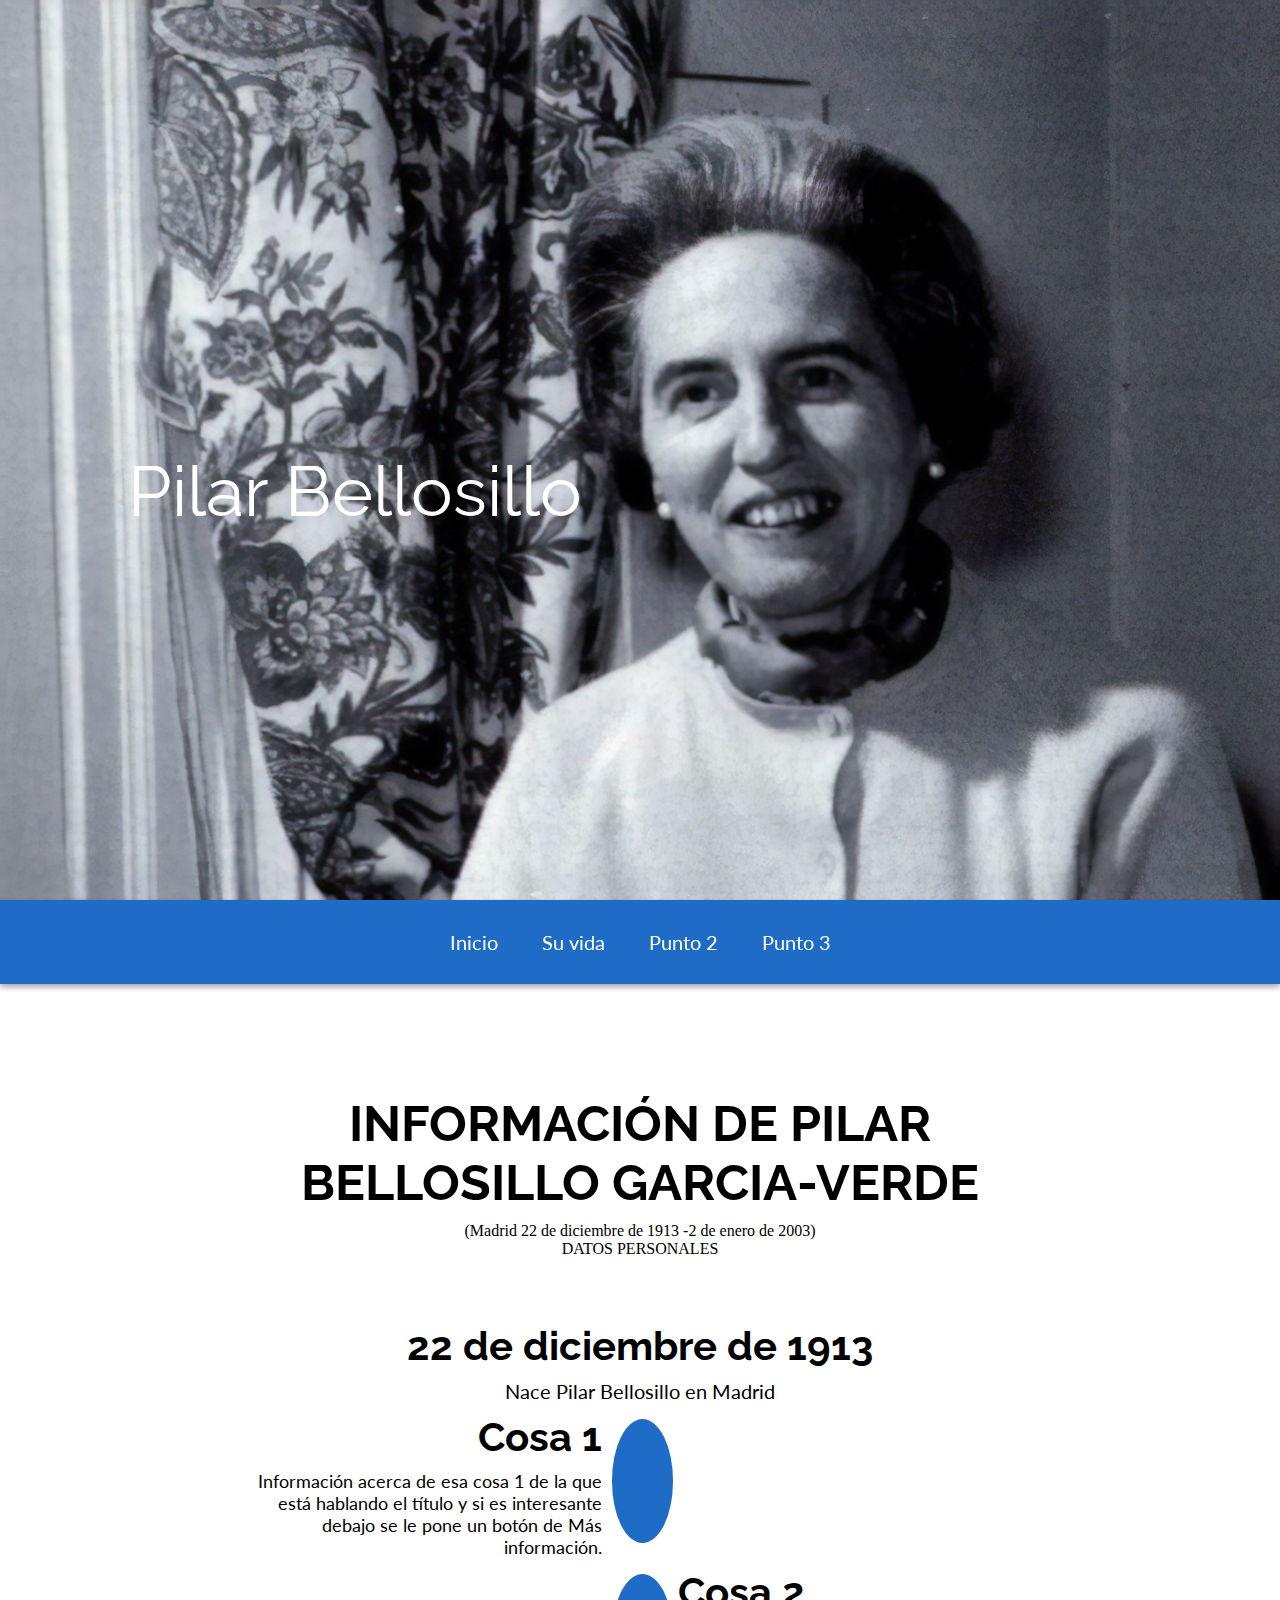
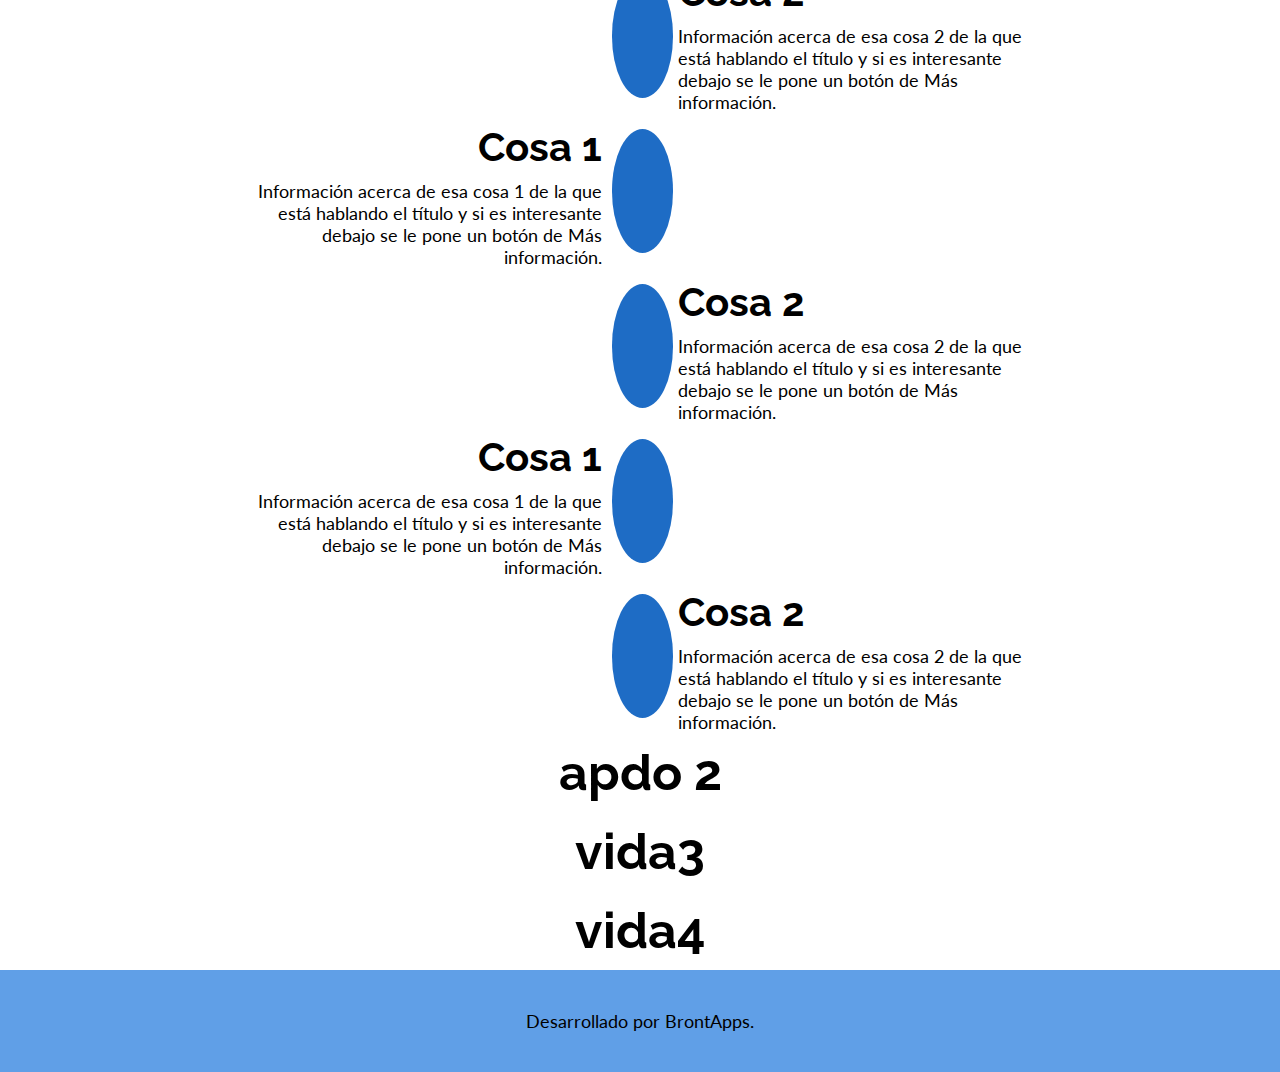
==== pilarbellosillo/public/index.html @ 0fa7a97f "JS sticky to CSS sticky" ====
<!DOCTYPE html>
<html>
<head>
    <title>Pilar Bellosillo</title>
    <meta charset="utf-8">
    <meta name="viewport" content="width=device-width, initial-scale=1">
    <link rel="stylesheet" href="styles.css">
    <script src="scripts.js"></script>
    <link href="https://fonts.googleapis.com/css?family=Lato|Oswald|Source+Sans+Pro|Open+Sans|Raleway|Roboto|Roboto+Mono|Roboto+Condensed|Roboto+Slab" rel="stylesheet">
    <link href="https://fonts.googleapis.com/icon?family=Material+Icons" rel="stylesheet">
</head>
<body style="overflow-x: unset">
    <div id="top" style="height: 0;display: none"></div>
    <div id="portada">
        <h2 id="titulo">Pilar Bellosillo</h2>
    </div>
    <div id="navbar">
        <a id="n_top" href="#top">Inicio</a>
        <a id="n_info" href="#vidaPre">Su vida</a>
        <a id="n_pt2" href="#vida2">Punto 2</a>
        <a id="n_pt3" href="#vida3">Punto 3</a>
        <!--a id="n_cont" href="#contacto">Contacto</a-->
    </div>
    <div class="main">
        <div id="vidaPre" style="height: 100px;"></div>
        <div id="vida">
            <h4 style="font-size: 50px">INFORMACIÓN DE PILAR BELLOSILLO GARCIA-VERDE</h4>
            (Madrid 22 de diciembre de 1913 -2 de enero de 2003)
            <br>DATOS PERSONALES<br><br><br><br>
            <div class="crono">
                <div class="cronoT" style="grid-row: 1">
                    <h3>22 de diciembre de 1913</h3>
                    <p style="font-size: 20px">Nace Pilar Bellosillo en Madrid</p>
                </div>
                <div class="cronoL" style="grid-row: 2">
                    <h3>Cosa 1</h3>
                    <p>Información acerca de esa cosa 1 de la que está hablando el título y si es interesante debajo se le pone un botón de Más información.</p>
                </div>
                <div class="cronoC circulo100"  style="grid-row: 2"></div>
                <div class="cronoC circulo100"  style="grid-row: 3"></div>
                <div class="cronoR"  style="grid-row: 3">
                    <h3>Cosa 2</h3>
                    <p>Información acerca de esa cosa 2 de la que está hablando el título y si es interesante debajo se le pone un botón de Más información.</p>
                </div>
                <div class="cronoL" style="grid-row: 4">
                    <h3>Cosa 1</h3>
                    <p>Información acerca de esa cosa 1 de la que está hablando el título y si es interesante debajo se le pone un botón de Más información.</p>
                </div>
                <div class="cronoC circulo100"  style="grid-row: 4"></div>
                <div class="cronoC circulo100"  style="grid-row: 5"></div>
                <div class="cronoR"  style="grid-row: 5">
                    <h3>Cosa 2</h3>
                    <p>Información acerca de esa cosa 2 de la que está hablando el título y si es interesante debajo se le pone un botón de Más información.</p>
                </div>
                <div class="cronoL" style="grid-row: 6">
                    <h3>Cosa 1</h3>
                    <p>Información acerca de esa cosa 1 de la que está hablando el título y si es interesante debajo se le pone un botón de Más información.</p>
                </div>
                <div class="cronoC circulo100"  style="grid-row: 6"></div>
                <div class="cronoC circulo100"  style="grid-row: 7"></div>
                <div class="cronoR"  style="grid-row: 7">
                    <h3>Cosa 2</h3>
                    <p>Información acerca de esa cosa 2 de la que está hablando el título y si es interesante debajo se le pone un botón de Más información.</p>
                </div>
            </div>
        </div>
        <div id="vida2">
        <h4 style="font-size: 50px">apdo 2</h4>
        </div>
        <div id="vida3">
        <h4 style="font-size: 50px">vida3</h4>
        </div>
        <div id="vida4">
        <h4 style="font-size: 50px">vida4</h4>
        </div>
    </div>
    <footer>
        <p>Desarrollado por BrontApps.</p>
    </footer>
</body>
</html>
---- pilarbellosillo/public/styles.css ----
* {
  margin: 0;
  padding: 0;
  scroll-behavior: smooth;
  overflow-x: hidden;
  justify-content: center;
  text-align: center;
  align-items: center;
}
#portada{
  background-image: url(img/pilar_belosillo.jpg);
  background-size: cover;
  background-position-y: top;
  background-attachment: fixed;
  height: 100vh;
  width: 100%;
}
#portada h2{
  color: white;
  font-family: Raleway, Arial, Helvetica, sans-serif;
  text-align: start;
  padding-left: 10%;
  top: 50%;
  user-select: none;
  position: relative;
}
#navbar {
  background-color: #1e6cc5;
  position: -webkit-sticky;
  position: sticky;
  top: 0;
  left: 0; right: 0;
  overflow-x: hidden;
  padding: 20px 0;
  justify-content: center;
  transition: all 275ms ease, position 0ms;
  -moz-box-shadow: 0 3px 6px rgba(0,0,0,0.16), 0 3px 6px rgba(0,0,0,0.23);
  -webkit-box-shadow: 0 3px 6px rgba(0,0,0,0.16), 0 3px 6px rgba(0,0,0,0.23);
  box-shadow: 0 3px 6px rgba(0,0,0,0.16), 0 3px 6px rgba(0,0,0,0.23);
}
#navbar *{
  vertical-align: middle;
}
#navbar a{
  display:inline-block;
  box-sizing: border-box;
  -moz-box-sizing: border-box;
  -webkit-box-sizing: border-box;
  top: 50%;
  color:white;
  text-decoration:none;
  padding: 10px 20px !important;
  font-size:20px;	
  font-family: Lato, Helvetica, sans-serif;
  -webkit-transition:all 350ms ease;
  transition:all 350ms ease;
  -webkit-touch-callout: none;
  -webkit-user-select: none;
  user-select: none;
}
.actual{
  background: white;
  color: #1e6cc5 !important
}
.actual:hover{
  background: rgb(139, 163, 206) !important;
  color: #1e6cc5 !important
}
#navbar a:hover{
  background: rgb(31, 106, 192);
  box-shadow:0px 0px 0px 3px white inset;
}

footer {
  padding: 40px;
  background: #609fe7
}


.crono {
  display: grid;
  grid-auto-columns: 45% 10% 45%;
  width: 100%
}

.cronoT {
  grid-column-start: 1;
  grid-column-end: 4
}
.cronoL {
  grid-column: 1
}
.cronoC {
  grid-column: 2
}
.cronoR {
  grid-column: 3
}

.cronoL * {
  justify-content: end;
  text-align: end
} 
.cronoR * {
  justify-content: start;
  text-align: start
}

.circulo100 {
  margin: 10px;
  height: 80%;
  width: 80%;
  border-radius: 80%;
  background-color: #1e6cc5
}

.unselectable{
    -webkit-touch-callout: none;
    -webkit-user-select: none;
    user-select: none;
}
.main{
  z-index: 1;
}
.grid2col{
  display: grid;
  grid-auto-columns: 50% 50%;
}

h2, span {
  font-size: 70px;
  height: auto;
  font-weight: normal;
  font-family: Futura, Arial, Helvetica, sans-serif;
  text-align: center
}
h3{
  font-size: 40px;
  padding: 10px 0;
  font-family: Raleway, Arial, Helvetica, sans-serif
}
h4{
  font-size: 30px;
  padding: 10px 0;
  font-family: Raleway, Arial, Helvetica, sans-serif
}
#vida{
  padding: 0 20%
}

h5{
  font-family: Raleway, Arial, Helvetica, sans-serif;
  font-size: 18px;
  padding: 6px;
  text-transform: uppercase;
}
p{
  font-family: Lato, Arial, Helvetica, sans-serif;
  font-size: 18px;
}
.btnplano{
  color:#fff;
    text-decoration:none;
    padding: 10px 20px !important;
    font-size:20px;	
    font-family: Lato, Helvetica, sans-serif;
    -webkit-transition:all 350ms ease;
    transition:all 350ms ease;
    -webkit-touch-callout: none;
    -webkit-user-select: none;
  user-select: none;
}
.btnplano:hover{
    background:#fff;
    border-radius:25px;
    color: rgb(31, 106, 192);
}
form{
  align-self: center;
}
input:not([type=submit]), textarea{
  min-width: 500px;
  min-height: 24px;
  max-width: 500px;
  text-align: left;
    font-size:18px;
    padding:10px 18px;
    margin: 10px;
    margin-left: 20px;
    display:block;
    font-family: 'Roboto', Arial, Helvetica, sans-serif;
    width: 500px;
  border:none;
  border: 1px solid black;
    border-radius: 4px;
    outline: 0;
    background-position: center;
  transition: border-radius 275ms, border 275ms;
}
input:not([type=submit]):hover, input:not([type=submit]):focus, textarea:hover, textarea:focus{
  border: 1px solid rgb(9, 117, 206);
}
input[type=submit]{
  background: rgb(9, 117, 206);
    border: none;
    padding: 12px 16px;
    margin: 5px;
    border-radius: 4px;
    color: white;
    font-family: Roboto, Helvetica, sans-serif;
    font-size: 18px;
    text-transform: uppercase;
    box-shadow: 0px 1px 4px #999;
    -webkit-transition:all 350ms ease;
  transition:all 350ms ease;
  outline: 0;
}
input[type=submit]:hover{
    box-shadow: 0px 4px 10px #999
}
input[type=submit]:active{
  background: rgb(11, 97, 168);
    box-shadow: 0px 4px 20px #999;
}

.intermitente {
  animation-name: parpadeo;
  animation-duration: 1s;
  animation-timing-function: linear;
  animation-iteration-count: infinite;
}
#menu{
  display: none
}
#progbar {
    height: 4px;
    margin-top: -4px;
    background: #fff;
    width: 0%;
}
.icono{
    transition: all 275ms ease;
    width:30px;
    height:30px;
    padding:10px;
  background: transparent;
  fill: gray;
}
.white{
  fill: white
}
.material-icons{
  color: white;
}
.icono:hover{border-radius: 25px; fill: white}
.red:hover{background-color:red;}
.green:hover{background-color:green}
.skyblue:hover{background-color:deepskyblue;}
.sosoblue:hover{background-color:steelblue;}
.black:hover{background-color:black;}
.orange:hover{background-color:orange;}
.white:hover{background-color: white;  fill: rgb(0, 105, 224) !important;}


@keyframes parpadeo {
  0% {
    opacity: 1.0;
  }
  15% {
    opacity: 1.0;
  }
  50% {
    opacity: 0.0;
  }
  85% {
    opacity: 1.0;
  }
  100% {
    opacity: 1.0;
  }
}


@media screen and (max-width:1150px), (pointer:coarse){
  header {
    padding: 10px;
  }
  #navbar a{
    align-self: center;
    text-align: center;
    margin: 0.3vh;
    font-size: 2vh;
    line-height: 2vh;
  }
  #app-smc > div{
    padding: 40px 20px; 
    grid-gap: 20px
  }
  p{
    font-size: 2vh
  }
  .main p br{
    display: none;
  }

}
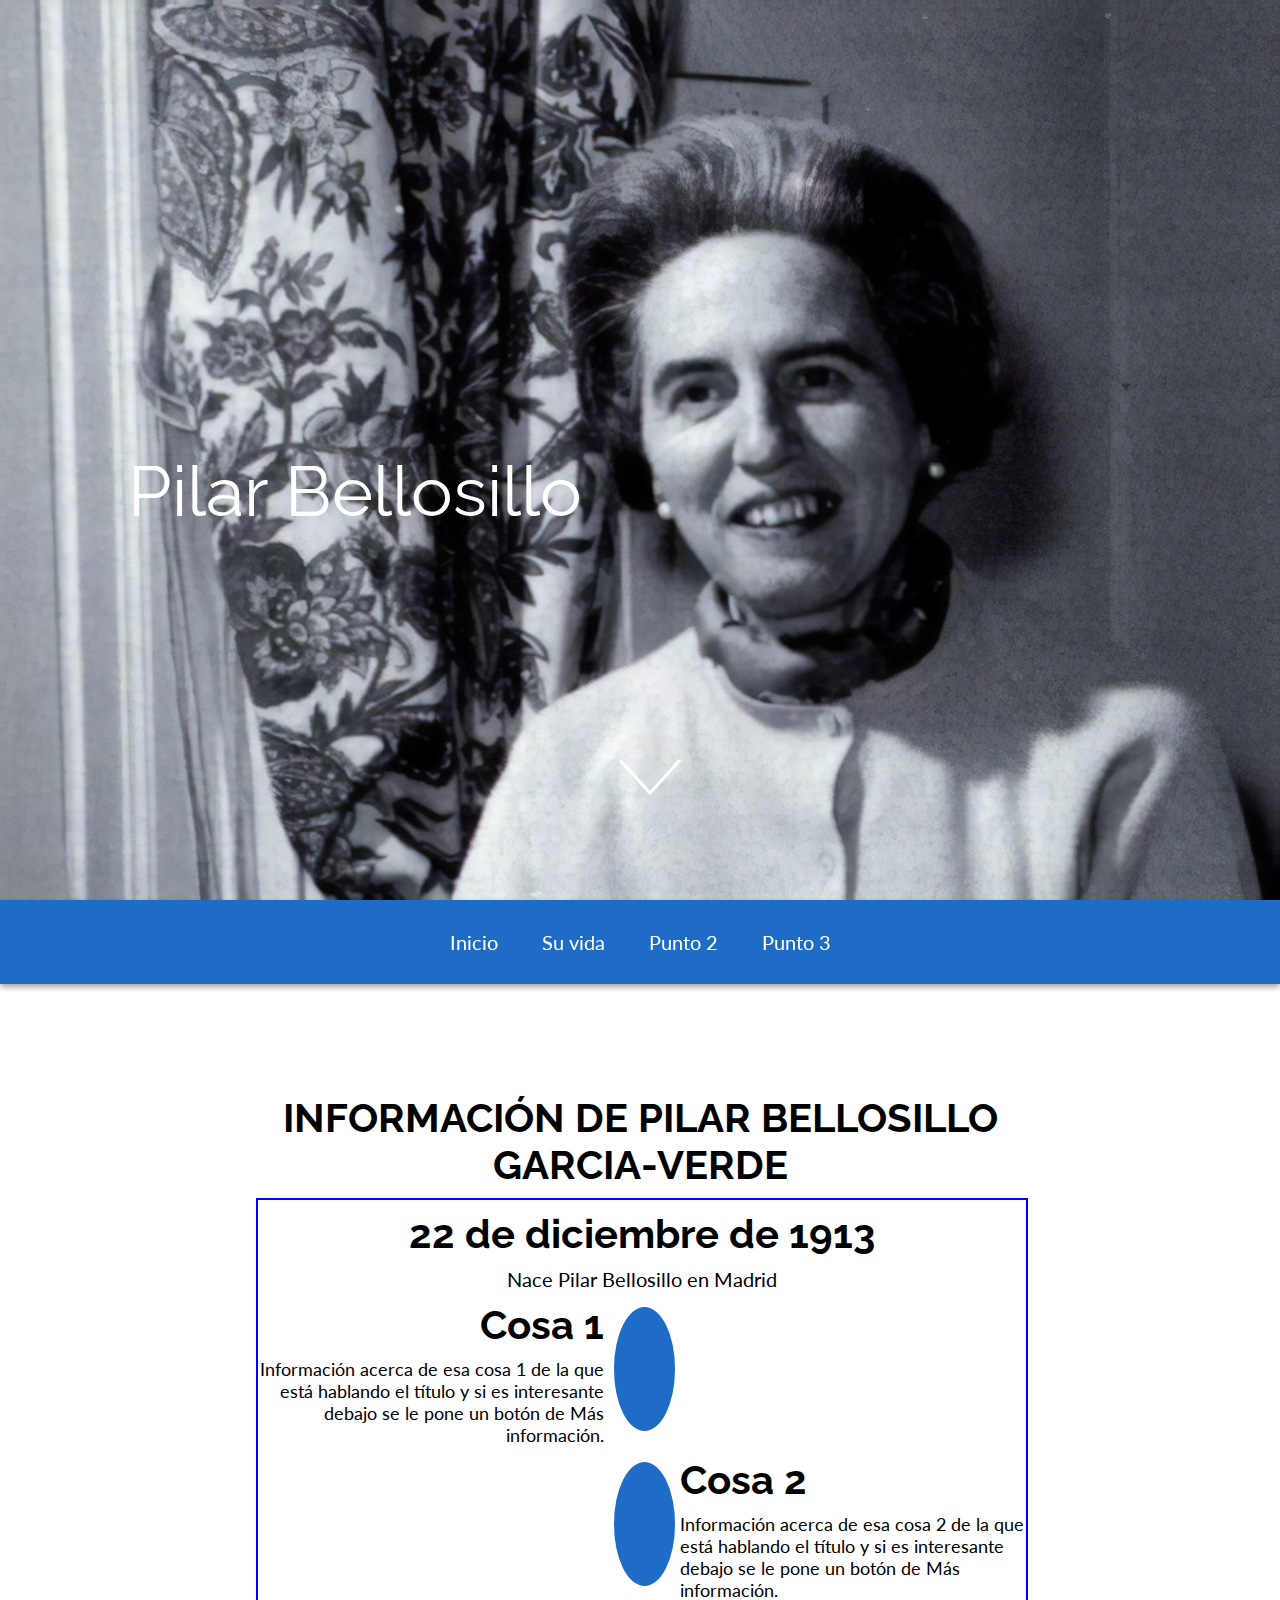
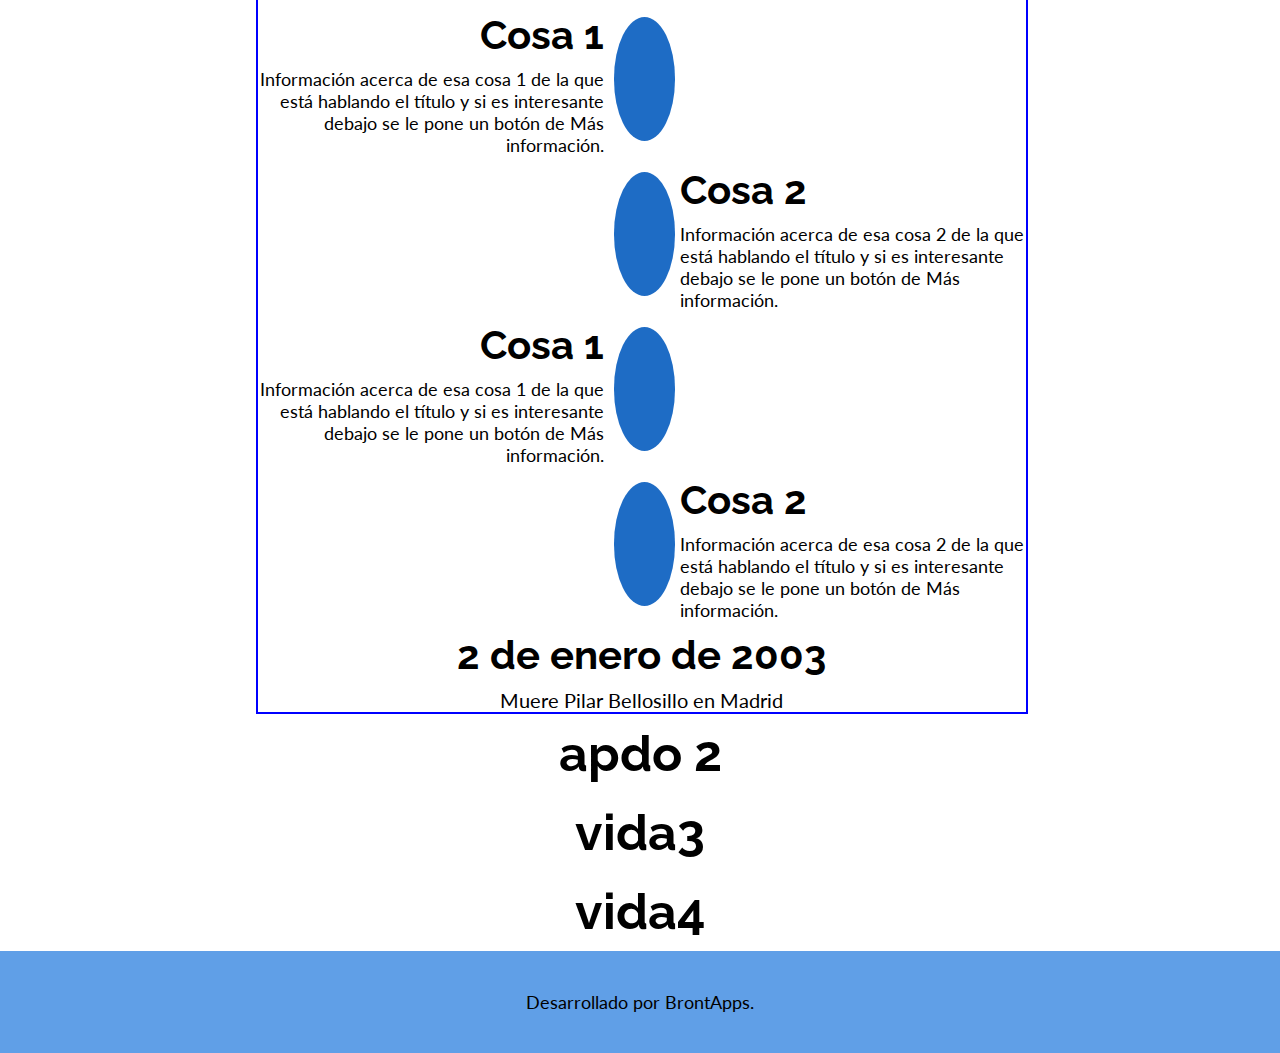
==== commit 86c08151: "Añadido fotos y flecha abajo" ====
--- a/pilarbellosillo/public/index.html
+++ b/pilarbellosillo/public/index.html
@@ -13,6 +13,9 @@
     <div id="top" style="height: 0;display: none"></div>
     <div id="portada">
         <h2 id="titulo">Pilar Bellosillo</h2>
+        <svg class="arrows">
+            <path stroke-linecap="round" class="a1" d="M0 0 L30 33 L60 0"></path>
+        </svg>
     </div>
     <div id="navbar">
         <a id="n_top" href="#top">Inicio</a>
@@ -24,10 +27,8 @@
     <div class="main">
         <div id="vidaPre" style="height: 100px;"></div>
         <div id="vida">
-            <h4 style="font-size: 50px">INFORMACIÓN DE PILAR BELLOSILLO GARCIA-VERDE</h4>
-            (Madrid 22 de diciembre de 1913 -2 de enero de 2003)
-            <br>DATOS PERSONALES<br><br><br><br>
-            <div class="crono">
+            <h4 style="font-size: 40px">INFORMACIÓN DE PILAR BELLOSILLO GARCIA-VERDE</h4>
+            <div class="crono" style="border: 2px solid blue">
                 <div class="cronoT" style="grid-row: 1">
                     <h3>22 de diciembre de 1913</h3>
                     <p style="font-size: 20px">Nace Pilar Bellosillo en Madrid</p>
@@ -62,6 +63,10 @@
                     <h3>Cosa 2</h3>
                     <p>Información acerca de esa cosa 2 de la que está hablando el título y si es interesante debajo se le pone un botón de Más información.</p>
                 </div>
+                <div class="cronoT" style="grid-row: 8">
+                    <h3>2 de enero de 2003</h3>
+                    <p style="font-size: 20px">Muere Pilar Bellosillo en Madrid</p>
+                </div>
             </div>
         </div>
         <div id="vida2">
--- a/pilarbellosillo/public/styles.css
+++ b/pilarbellosillo/public/styles.css
@@ -24,6 +24,39 @@
   user-select: none;
   position: relative;
 }
+.arrows {
+	width: 120px;
+	height: 120px;
+	position: absolute;
+	left: 50%;
+	margin-left: -20px;
+	bottom: 20px;
+}
+
+.arrows path {
+  stroke: #ffffff;
+  fill: transparent;
+  stroke-width: 3px;	
+  animation: arrow 1.5s infinite;
+  -webkit-animation: arrow 1.5s infinite; 
+}
+
+@keyframes arrow {
+  0% {opacity:0; transform:translateY(10px)}
+  80% {opacity:1; transform:translateY(50px)}
+  100% {opacity:0; transform:translateY(50px)}
+}
+
+@-webkit-keyframes arrow {
+  0% {opacity:0; transform:translateY(10px)}
+  80% {opacity:1; transform:translateY(50px)}
+  100% {opacity:0; transform:translateY(50px)}
+}
+.arrows path.a1 {
+  animation-delay:-0.5s;
+  -webkit-animation-delay:-0.5s; /* Safari and Chrome */
+}
+
 #navbar {
   background-color: #1e6cc5;
   position: -webkit-sticky;
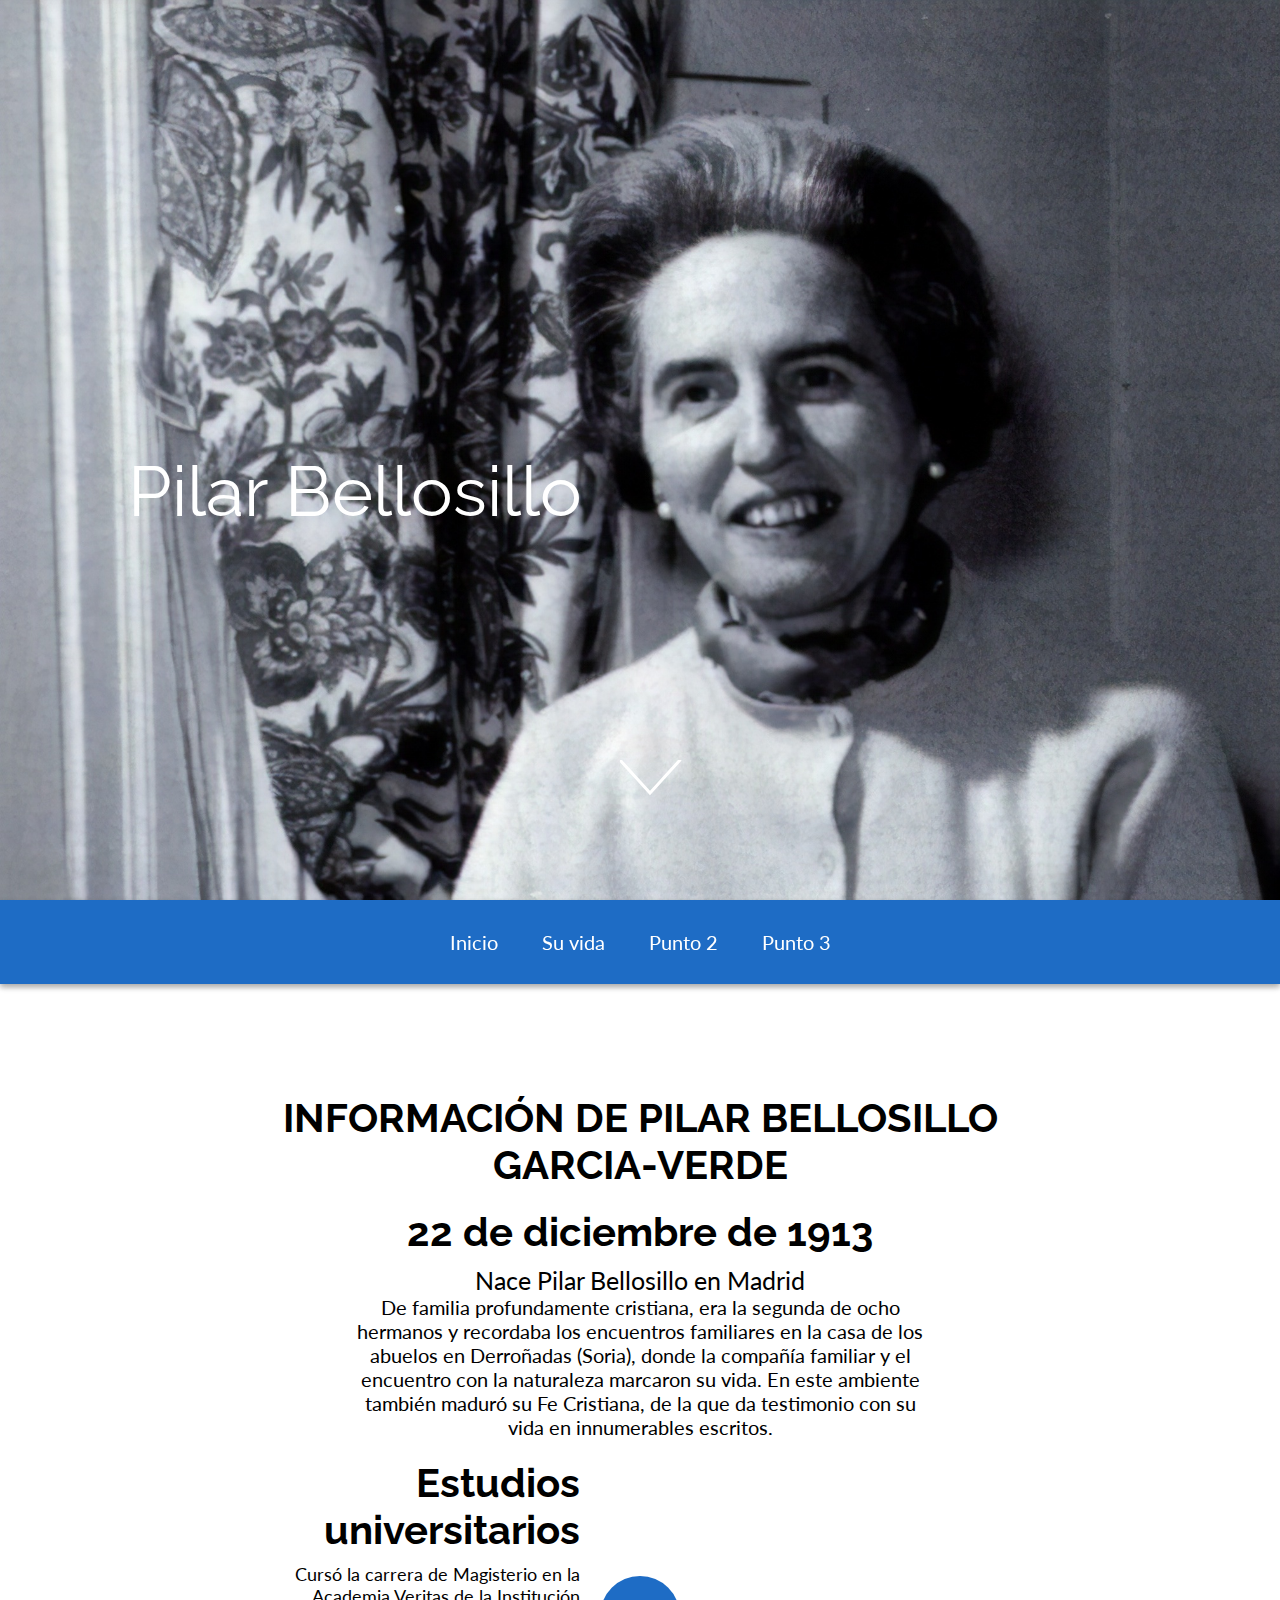
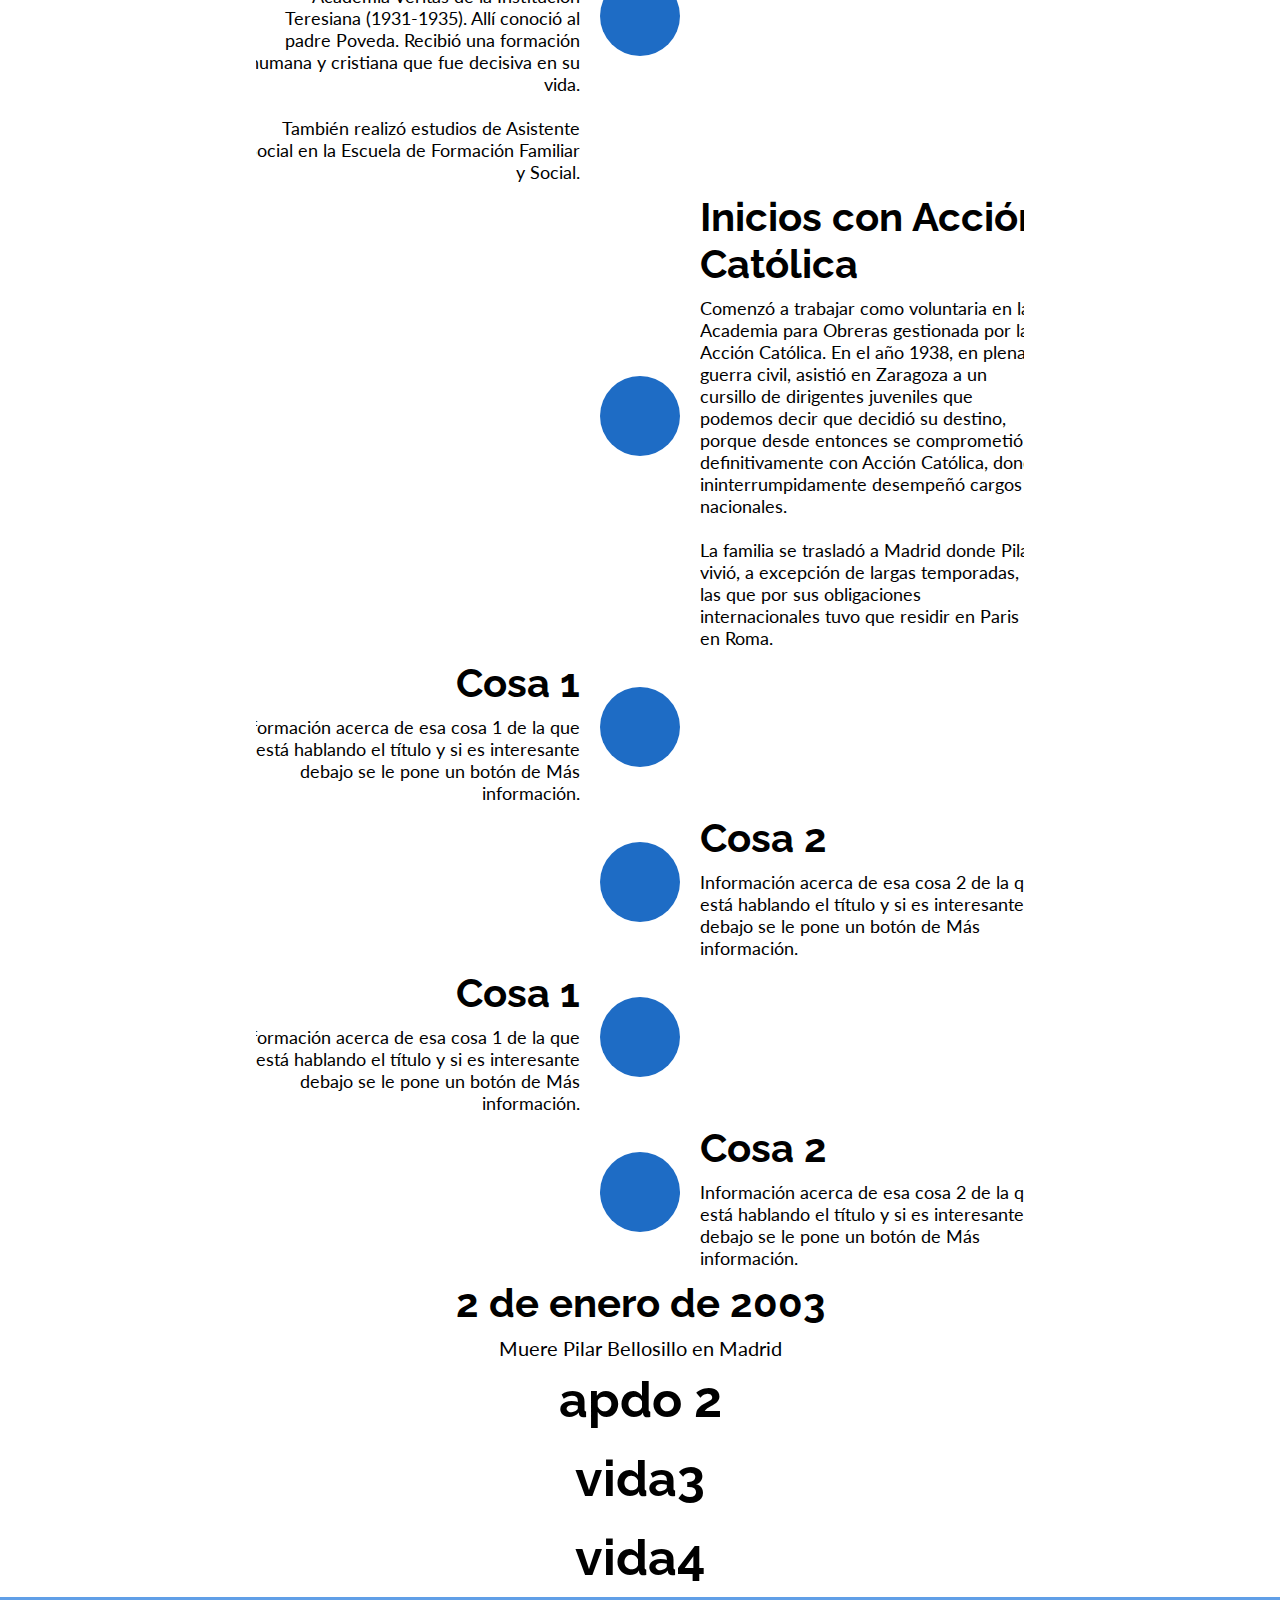
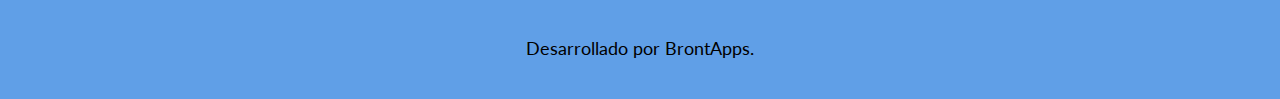
==== commit 6e59ae93: "Añadido información" ====
--- a/pilarbellosillo/public/index.html
+++ b/pilarbellosillo/public/index.html
@@ -28,20 +28,31 @@
         <div id="vidaPre" style="height: 100px;"></div>
         <div id="vida">
             <h4 style="font-size: 40px">INFORMACIÓN DE PILAR BELLOSILLO GARCIA-VERDE</h4>
-            <div class="crono" style="border: 2px solid blue">
+            <div class="crono" >
                 <div class="cronoT" style="grid-row: 1">
                     <h3>22 de diciembre de 1913</h3>
-                    <p style="font-size: 20px">Nace Pilar Bellosillo en Madrid</p>
+                    <p style="font-size: 25px">Nace Pilar Bellosillo en Madrid</p>
+                    <p style="font-size: 20px; padding: 0 15% 10px">De familia profundamente cristiana, era la segunda de ocho hermanos y recordaba los encuentros familiares en la casa de los abuelos en Derroñadas (Soria), donde la compañía familiar y el encuentro con la naturaleza marcaron su vida. En este ambiente también maduró su Fe Cristiana, de la que da testimonio con su vida en innumerables escritos.
+                    </p>
                 </div>
                 <div class="cronoL" style="grid-row: 2">
-                    <h3>Cosa 1</h3>
-                    <p>Información acerca de esa cosa 1 de la que está hablando el título y si es interesante debajo se le pone un botón de Más información.</p>
+                    <h3>Estudios universitarios</h3>
+                    <p>Cursó la carrera de Magisterio en la Academia Veritas de la Institución Teresiana (1931-1935).
+                        Allí conoció al padre Poveda. Recibió una formación humana y cristiana que fue decisiva en su vida.<br><br>
+                        También realizó estudios de Asistente Social en la Escuela de Formación Familiar y Social.
+                    </p>
                 </div>
                 <div class="cronoC circulo100"  style="grid-row: 2"></div>
                 <div class="cronoC circulo100"  style="grid-row: 3"></div>
                 <div class="cronoR"  style="grid-row: 3">
-                    <h3>Cosa 2</h3>
-                    <p>Información acerca de esa cosa 2 de la que está hablando el título y si es interesante debajo se le pone un botón de Más información.</p>
+                    <h3>Inicios con Acción Católica</h3>
+                    <p>Comenzó a trabajar como voluntaria en la Academia para Obreras gestionada por la Acción Católica. 
+                        En el año 1938, en plena guerra civil, asistió en Zaragoza a un cursillo de dirigentes juveniles que podemos decir que decidió su destino,
+                        porque desde entonces se comprometió definitivamente con Acción Católica, donde ininterrumpidamente desempeñó cargos nacionales.
+                        <br><br>
+                        La familia se trasladó a Madrid donde Pilar vivió, a excepción de largas temporadas, en las que por sus obligaciones internacionales
+                        tuvo que residir en Paris o en Roma.
+                    </p>
                 </div>
                 <div class="cronoL" style="grid-row: 4">
                     <h3>Cosa 1</h3>
--- a/pilarbellosillo/public/styles.css
+++ b/pilarbellosillo/public/styles.css
@@ -112,7 +112,7 @@
 
 .crono {
   display: grid;
-  grid-auto-columns: 45% 10% 45%;
+  grid-auto-columns: 45% 120px 45%;
   width: 100%
 }
 
@@ -140,10 +140,10 @@
 }
 
 .circulo100 {
-  margin: 10px;
-  height: 80%;
-  width: 80%;
-  border-radius: 80%;
+  margin: 20px;
+  height: 80px;
+  width: 80px;
+  border-radius: 40px;
   background-color: #1e6cc5
 }
 
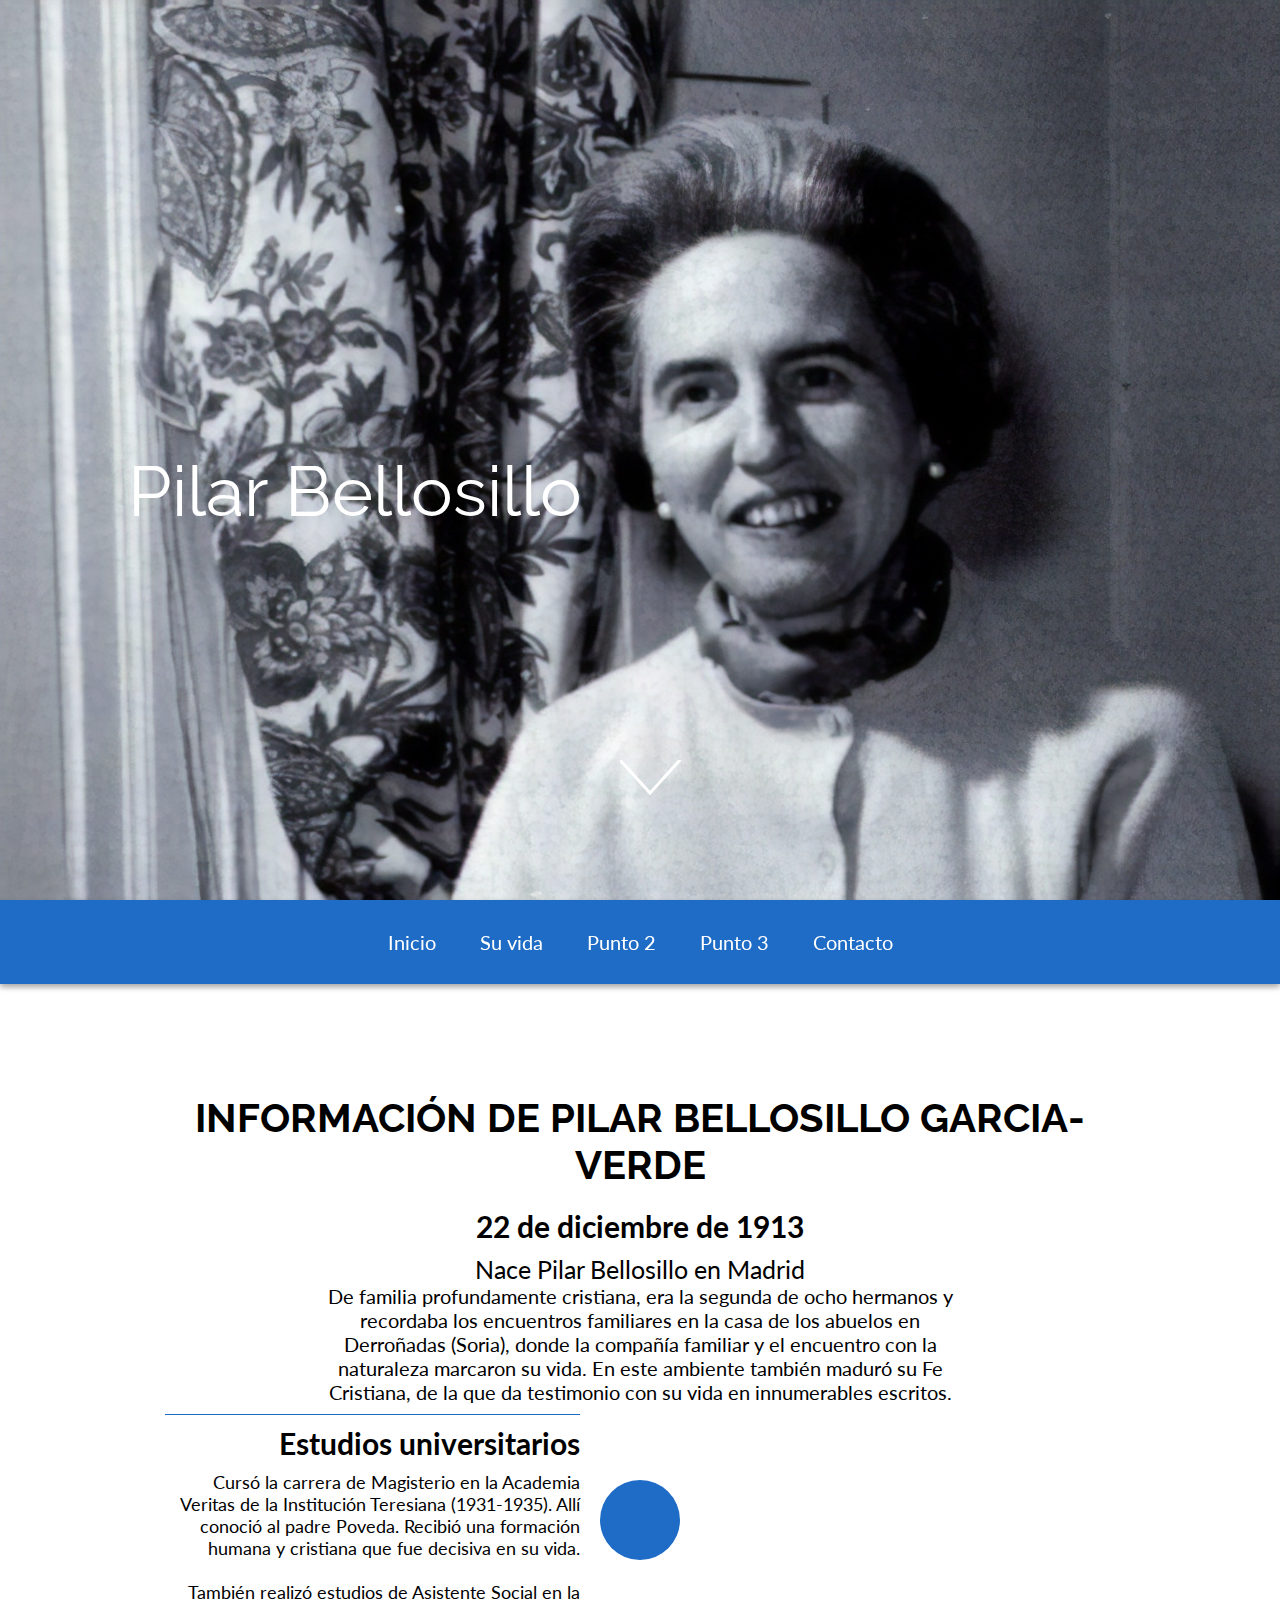
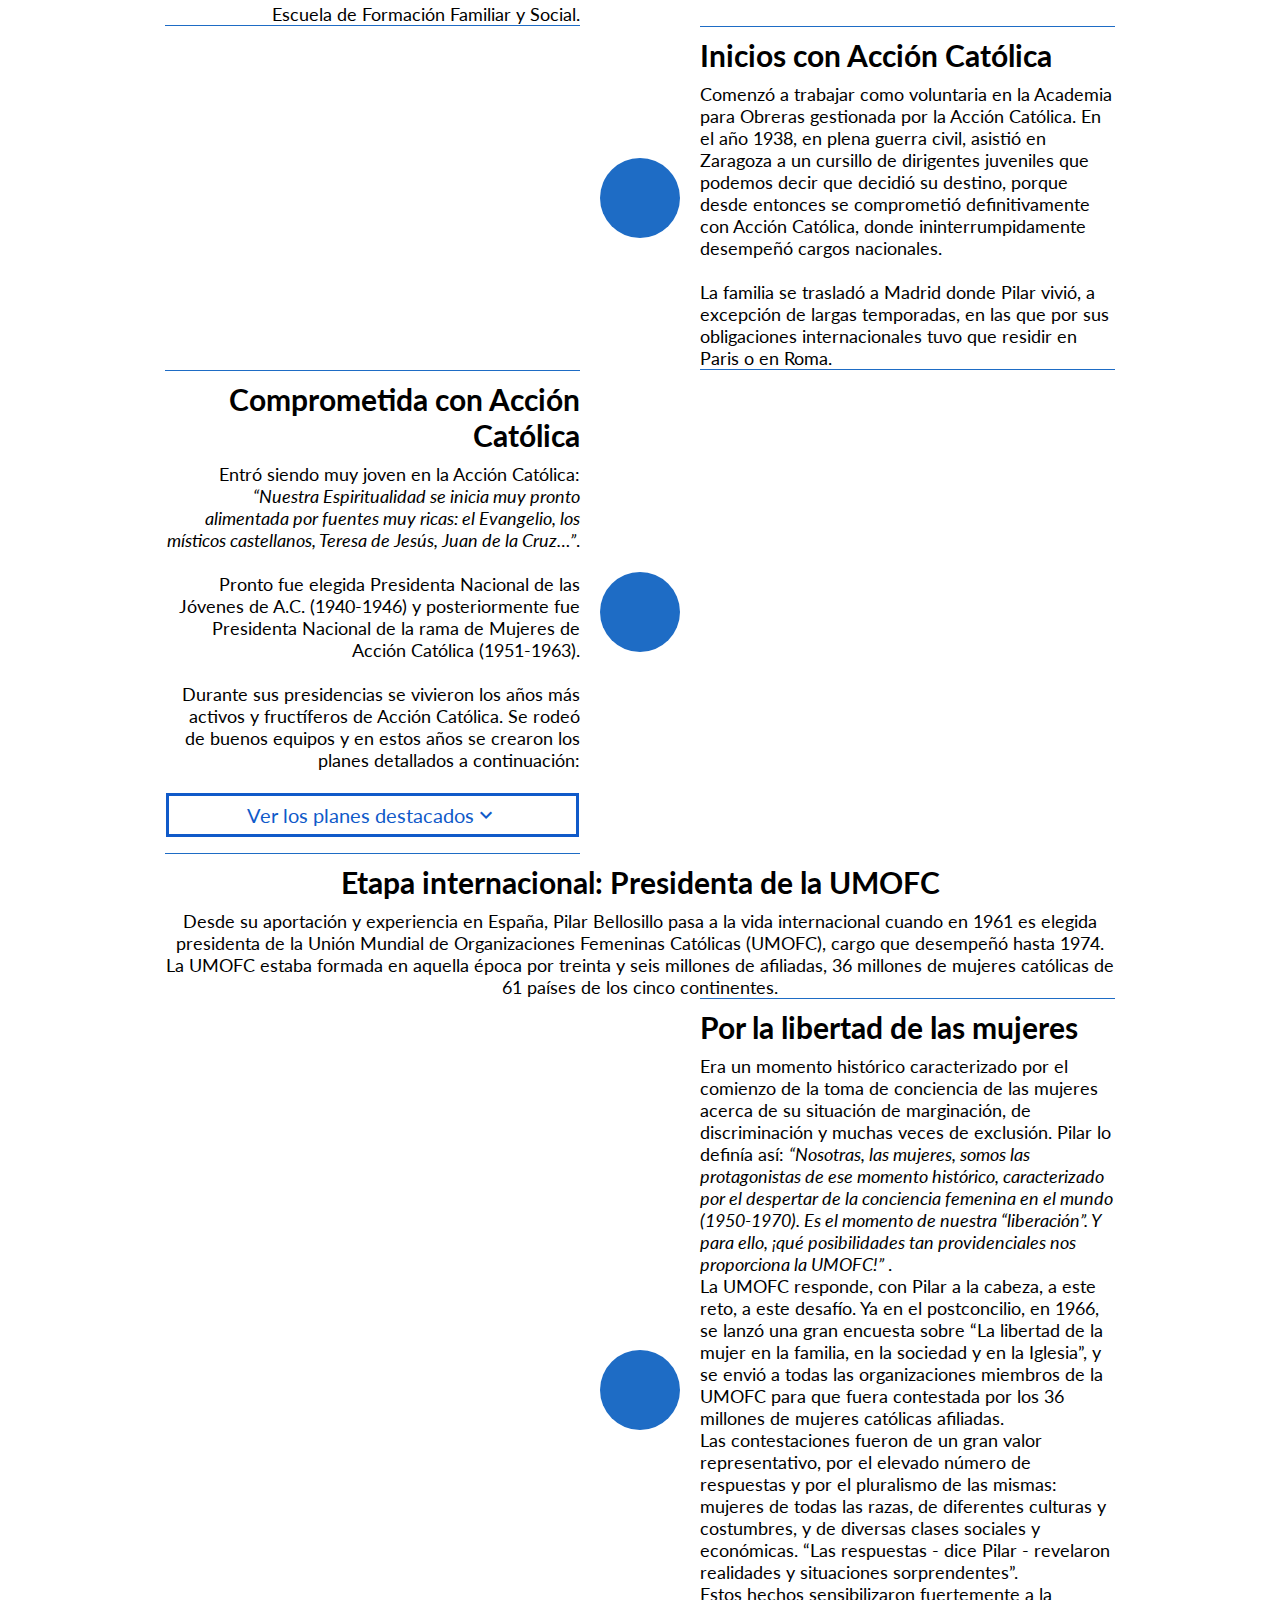
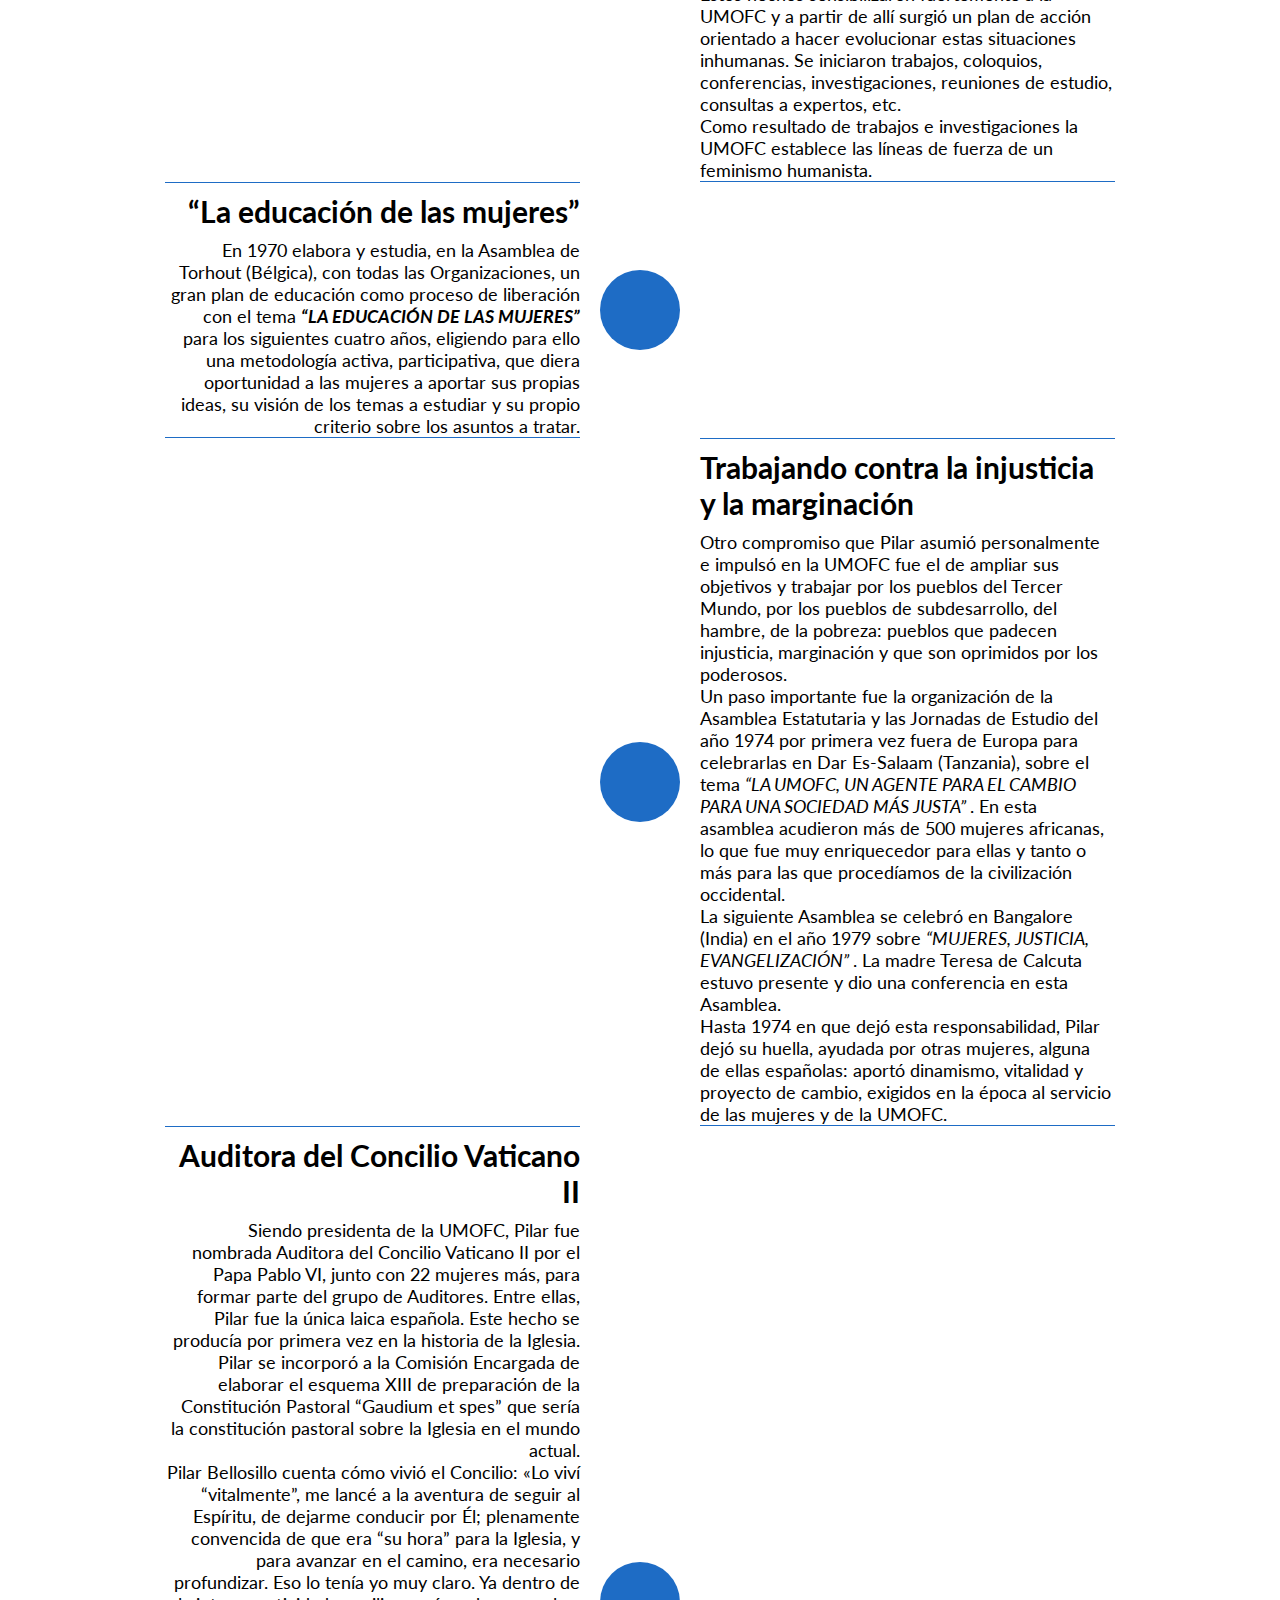
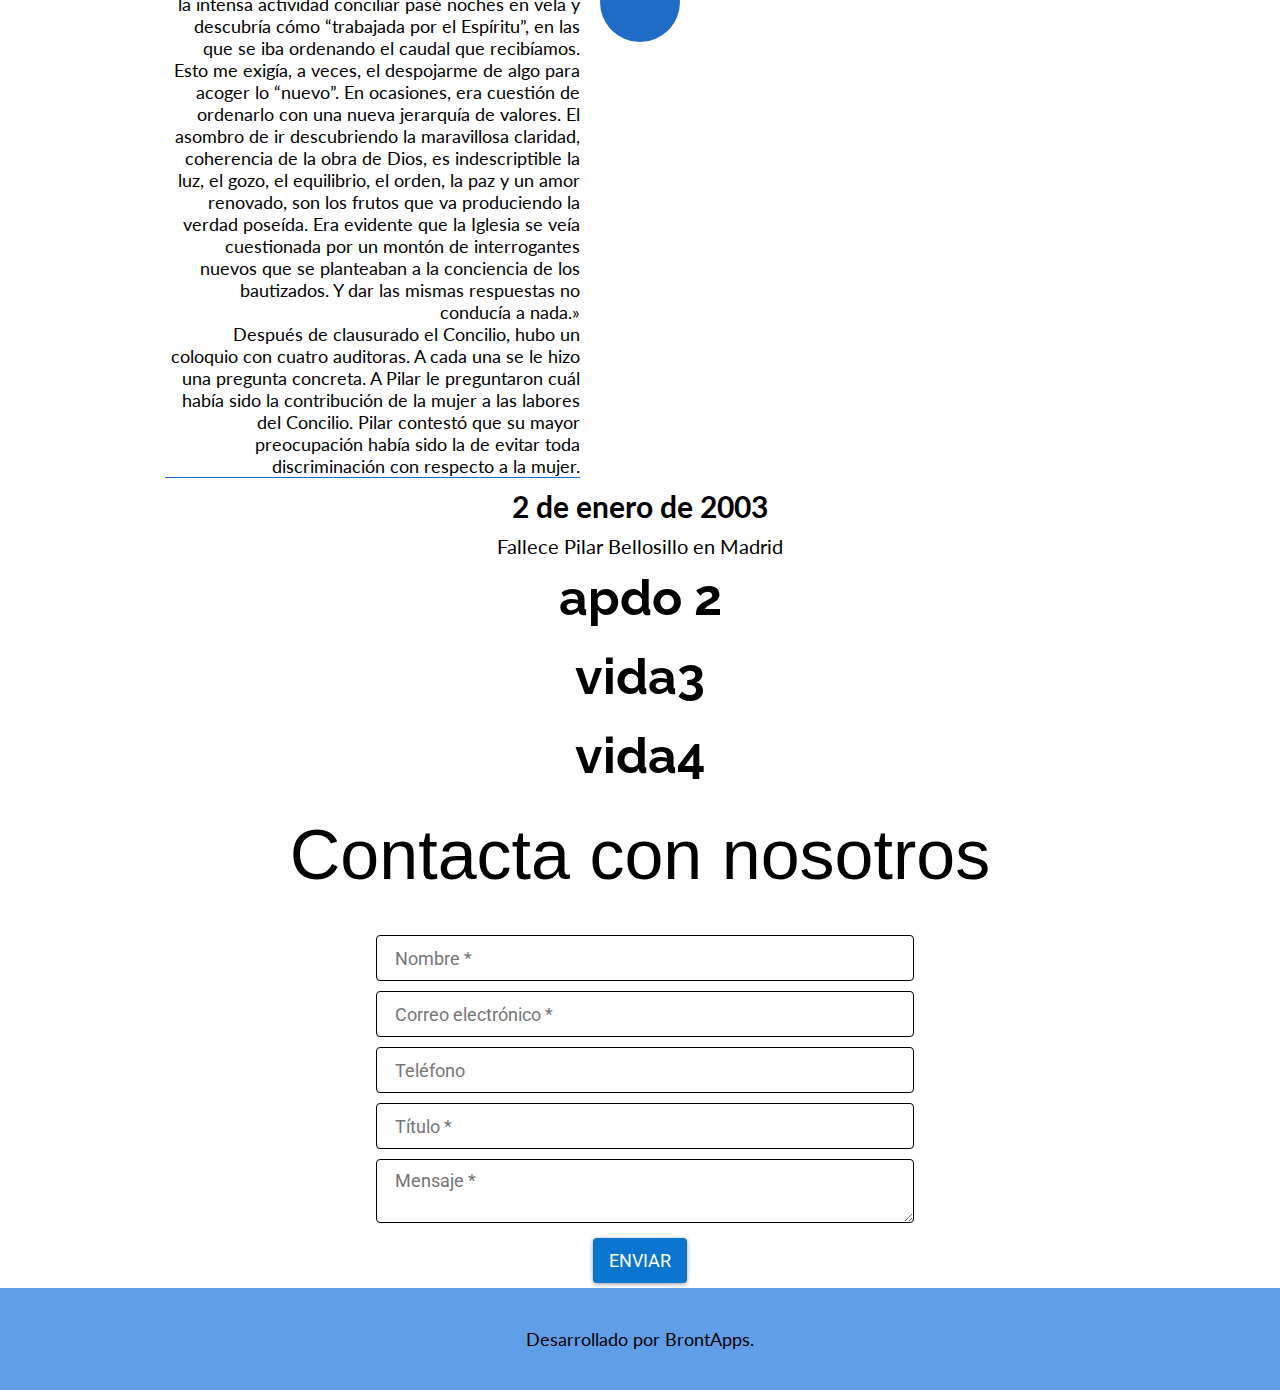
==== commit c5397777: "+ Contenido" ====
--- a/pilarbellosillo/public/index.html
+++ b/pilarbellosillo/public/index.html
@@ -22,17 +22,20 @@
         <a id="n_info" href="#vidaPre">Su vida</a>
         <a id="n_pt2" href="#vida2">Punto 2</a>
         <a id="n_pt3" href="#vida3">Punto 3</a>
-        <!--a id="n_cont" href="#contacto">Contacto</a-->
+        <a id="n_cont" href="#contacto">Contacto</a>
     </div>
     <div class="main">
         <div id="vidaPre" style="height: 100px;"></div>
         <div id="vida">
             <h4 style="font-size: 40px">INFORMACIÓN DE PILAR BELLOSILLO GARCIA-VERDE</h4>
             <div class="crono" >
-                <div class="cronoT" style="grid-row: 1">
+                <div class="cronoT" id="comienzosAC" style="grid-row: 1">
                     <h3>22 de diciembre de 1913</h3>
                     <p style="font-size: 25px">Nace Pilar Bellosillo en Madrid</p>
-                    <p style="font-size: 20px; padding: 0 15% 10px">De familia profundamente cristiana, era la segunda de ocho hermanos y recordaba los encuentros familiares en la casa de los abuelos en Derroñadas (Soria), donde la compañía familiar y el encuentro con la naturaleza marcaron su vida. En este ambiente también maduró su Fe Cristiana, de la que da testimonio con su vida en innumerables escritos.
+                    <p style="font-size: 20px; padding: 0 15% 10px">
+                        De familia profundamente cristiana, era la segunda de ocho hermanos y recordaba los encuentros familiares en la casa de los abuelos en Derroñadas (Soria), 
+                        donde la compañía familiar y el encuentro con la naturaleza marcaron su vida. En este ambiente también maduró su Fe Cristiana, de la que da testimonio con 
+                        su vida en innumerables escritos.
                     </p>
                 </div>
                 <div class="cronoL" style="grid-row: 2">
@@ -55,43 +58,182 @@
                     </p>
                 </div>
                 <div class="cronoL" style="grid-row: 4">
-                    <h3>Cosa 1</h3>
-                    <p>Información acerca de esa cosa 1 de la que está hablando el título y si es interesante debajo se le pone un botón de Más información.</p>
+                    <h3>Comprometida con Acción Católica</h3>
+                    <p>Entró siendo muy joven en la Acción Católica: <i>“Nuestra Espiritualidad se inicia muy pronto alimentada 
+                        por fuentes muy ricas: el Evangelio, los místicos castellanos, Teresa de Jesús, Juan de la Cruz…”</i>.
+						<br><br>
+                        Pronto fue elegida Presidenta Nacional de las Jóvenes de A.C. (1940-1946) y posteriormente fue Presidenta 
+                        Nacional de la rama de Mujeres de Acción Católica (1951-1963).
+						<br><br>
+                        Durante sus presidencias se vivieron los años más activos y fructíferos de Acción Católica. Se rodeó de 
+                        buenos equipos y en estos años se crearon los planes detallados a continuación:
+                    </p>
+                    
+                    <div class="showhide" id="sh" style="max-height: 0px;">
+                        <ul>
+                            <li><p> Plan de Formación sobre la personalidad de la Mujer (1953-1957), para dar solución a la situación de
+                                la mujer. También pone en funcionamiento los Centros de Cultura Popular, cuya novedad y avance fue 
+                                facilitar a las mujeres centros donde educarse y formarse para la vida social, cultural, cívica, 
+                                política, además de la religiosa. Se pretendía dar una formación integral.
+                            </p></li>
+                            <li><p>Otras de las grandes acciones que impulsó Pilar fue la llamada Semana Impacto, cursillo breve de 
+                                formación social que renovó totalmente a las mujeres de A.C. (1958)
+                            </p></li>
+                            <li><p> La tercera gran acción católica fue lanzar por primera vez la Campaña contra el Hambre, hoy 
+                                Manos Unidas, lo que suponía una apuesta por el Tercer Mundo. Se realizaron las campañas con tal 
+                                rigor, entrega y transparencia, que pronto tuvieron gran repercusión en la Sociedad Española (1960).
+                            </p></li>
+                        </ul>
+                        <p>Estas tres acciones tuvieron repercusión en toda España.
+                        </p>
+                    </div>
+                    <a id="btInfoPlanesAC" class="opuesto centro masinfo">
+                            Ver los planes destacados
+                            <i class="material-icons">expand_more</i>
+                        </a>
                 </div>
                 <div class="cronoC circulo100"  style="grid-row: 4"></div>
-                <div class="cronoC circulo100"  style="grid-row: 5"></div>
-                <div class="cronoR"  style="grid-row: 5">
-                    <h3>Cosa 2</h3>
-                    <p>Información acerca de esa cosa 2 de la que está hablando el título y si es interesante debajo se le pone un botón de Más información.</p>
-                </div>
-                <div class="cronoL" style="grid-row: 6">
-                    <h3>Cosa 1</h3>
-                    <p>Información acerca de esa cosa 1 de la que está hablando el título y si es interesante debajo se le pone un botón de Más información.</p>
-                </div>
+			
+                <div class="cronoT" id="etapaInter" style="grid-row: 5">
+                    <h3>Etapa internacional: Presidenta de la UMOFC</h3>
+                    <p>
+                        Desde su aportación y experiencia en España, Pilar Bellosillo pasa a la vida internacional cuando en 1961 es elegida
+						presidenta de la Unión Mundial de Organizaciones Femeninas Católicas (UMOFC), cargo que desempeñó hasta 1974. 
+						La UMOFC estaba formada en aquella época por treinta y seis millones de afiliadas, 36 millones de mujeres católicas
+                        de 61 países de los cinco continentes.
+                    </p>
+                </div>
+				
                 <div class="cronoC circulo100"  style="grid-row: 6"></div>
+				<div class="cronoR" style="grid-row: 6">
+                    <h3>Por la libertad de las mujeres</h3>
+                    <p>Era un momento histórico caracterizado por el comienzo de la toma de conciencia de las mujeres acerca de 
+						su situación de marginación, de discriminación y muchas veces de exclusión. Pilar lo definía así: 
+						<i>
+							“Nosotras, las mujeres, somos las protagonistas de ese momento histórico, caracterizado por el despertar 
+							de la conciencia femenina en el mundo (1950-1970). Es el momento de nuestra “liberación”. Y para ello, 
+							¡qué posibilidades tan providenciales nos proporciona la UMOFC!”
+						</i>.
+					</p>
+					<p>
+						La UMOFC responde, con Pilar a la cabeza, a este reto, a este desafío. Ya en el postconcilio, en 1966, 
+						se lanzó una gran encuesta sobre “La libertad de la mujer en la familia, en la sociedad y en la Iglesia”, 
+						y se envió a todas las organizaciones miembros de la UMOFC para que fuera contestada por los 36 millones 
+						de mujeres católicas afiliadas.
+					</p>
+					<p>
+						Las contestaciones fueron de un gran valor representativo, por el elevado número de respuestas y por el 
+						pluralismo de las mismas: mujeres de todas las razas, de diferentes culturas y costumbres, y de diversas 
+						clases sociales y económicas. “Las respuestas - dice Pilar - revelaron realidades y situaciones sorprendentes”.
+					</p>
+					<p>
+						Estos hechos sensibilizaron fuertemente a la UMOFC y a partir de allí surgió un plan de acción orientado 
+						a hacer evolucionar estas situaciones inhumanas. Se iniciaron trabajos, coloquios, conferencias, 
+						investigaciones, reuniones de estudio, consultas a expertos, etc.
+					</p>
+					<p>
+						Como resultado de trabajos e investigaciones la UMOFC establece las líneas de fuerza de un feminismo humanista.
+					</p>
+                </div>
+                <div class="cronoL" style="grid-row: 7">
+                    <h3>“La educación de las mujeres”</h3>
+                    <p>
+						En 1970 elabora y estudia, en la Asamblea de Torhout (Bélgica), con todas las Organizaciones, un gran plan de 
+						educación como proceso de liberación con el tema 
+						<i><b>“LA EDUCACIÓN DE LAS MUJERES”</b></i>
+						para los siguientes cuatro años, eligiendo para ello una metodología activa, participativa, que diera 
+						oportunidad a las mujeres a aportar sus propias ideas, su visión de los temas a estudiar y su propio 
+						criterio sobre los asuntos a tratar.
+					</p>
+                </div>
                 <div class="cronoC circulo100"  style="grid-row: 7"></div>
-                <div class="cronoR"  style="grid-row: 7">
-                    <h3>Cosa 2</h3>
-                    <p>Información acerca de esa cosa 2 de la que está hablando el título y si es interesante debajo se le pone un botón de Más información.</p>
-                </div>
-                <div class="cronoT" style="grid-row: 8">
+                <div class="cronoC circulo100"  style="grid-row: 8"></div>
+                <div class="cronoR"  style="grid-row: 8">
+                    <h3>Trabajando contra la injusticia y la marginación</h3>
+                    <p>Otro compromiso que Pilar asumió personalmente e impulsó en la UMOFC fue el de ampliar sus objetivos y trabajar 
+						por los pueblos del Tercer Mundo, por los pueblos de subdesarrollo, del hambre, de la pobreza: pueblos que 
+						padecen injusticia, marginación y que son oprimidos por los poderosos.
+					</p>
+					<p>
+						Un paso importante fue la organización de la Asamblea Estatutaria y las Jornadas de Estudio del año 1974 por 
+						primera vez fuera de Europa para celebrarlas en Dar Es-Salaam (Tanzania), sobre el tema 
+						<i>
+							“LA UMOFC, UN AGENTE PARA EL CAMBIO PARA UNA SOCIEDAD MÁS JUSTA”
+						</i>. 
+						En esta asamblea acudieron más de 500 mujeres africanas, lo que fue muy enriquecedor para ellas y tanto o 
+						más para las que procedíamos de la civilización occidental.
+					</p>
+					<p>
+						La siguiente Asamblea se celebró en Bangalore (India) en el año 1979 sobre 
+						<i>
+							“MUJERES, JUSTICIA, EVANGELIZACIÓN”
+						</i>. 
+						La madre Teresa de Calcuta estuvo presente y dio una conferencia en esta Asamblea.
+					</p>
+					<p>
+						Hasta 1974 en que dejó esta responsabilidad, Pilar dejó su huella, ayudada por otras mujeres, alguna de ellas 
+						españolas: aportó dinamismo, vitalidad y proyecto de cambio, exigidos en la época al servicio de las mujeres 
+						y de la UMOFC.
+					</p>
+                </div>
+				<div class="cronoL" style="grid-row: 9">
+                    <h3>Auditora del Concilio Vaticano II</h3>
+                    <p>
+						Siendo presidenta de la UMOFC, Pilar fue nombrada Auditora del Concilio Vaticano II por el Papa Pablo VI, 
+						junto con 22 mujeres más, para formar parte del grupo de Auditores. Entre ellas, Pilar fue la única laica 
+						española. Este hecho se producía por primera vez en la historia de la Iglesia. Pilar se incorporó a la Comisión
+						Encargada de elaborar el esquema XIII de preparación de la Constitución Pastoral “Gaudium et spes” que sería
+						la constitución pastoral sobre la Iglesia en el mundo actual.
+					</p><p>
+						Pilar Bellosillo cuenta cómo vivió el Concilio: «Lo viví “vitalmente”, me lancé a la aventura de seguir al 
+						Espíritu, de dejarme conducir por Él; plenamente convencida de que era “su hora” para la Iglesia, y para 
+						avanzar en el camino, era necesario profundizar. Eso lo tenía yo muy claro. Ya dentro de la intensa actividad 
+						conciliar pasé noches en vela y descubría cómo “trabajada por el Espíritu”, en las que se iba ordenando el 
+						caudal que recibíamos. Esto me exigía, a veces, el despojarme de algo para acoger lo “nuevo”. 
+						En ocasiones, era cuestión de ordenarlo con una nueva jerarquía de valores. El asombro de ir descubriendo la 
+						maravillosa claridad, coherencia de la obra de Dios, es indescriptible la luz, el gozo, el equilibrio, el 
+						orden, la paz y un amor renovado, son los frutos que va produciendo la verdad poseída. Era evidente que la 
+						Iglesia se veía cuestionada por un montón de interrogantes nuevos que se planteaban a la conciencia de los 
+						bautizados. Y dar las mismas respuestas no conducía a nada.»
+					</p><p>
+						Después de clausurado el Concilio, hubo un coloquio con cuatro auditoras. A cada una se le hizo una pregunta 
+						concreta. A Pilar le preguntaron cuál había sido la contribución de la mujer a las labores del Concilio. 
+						Pilar contestó que su mayor preocupación había sido la de evitar toda discriminación con respecto a la mujer.
+					</p>
+                </div>
+                <div class="cronoC circulo100"  style="grid-row: 9"></div>
+                <div class="cronoT" style="grid-row: 10">
                     <h3>2 de enero de 2003</h3>
-                    <p style="font-size: 20px">Muere Pilar Bellosillo en Madrid</p>
+                    <p style="font-size: 20px">Fallece Pilar Bellosillo en Madrid</p>
                 </div>
             </div>
         </div>
         <div id="vida2">
-        <h4 style="font-size: 50px">apdo 2</h4>
+            <h4 style="font-size: 50px">apdo 2</h4>
         </div>
         <div id="vida3">
-        <h4 style="font-size: 50px">vida3</h4>
+            <h4 style="font-size: 50px">vida3</h4>
         </div>
         <div id="vida4">
-        <h4 style="font-size: 50px">vida4</h4>
+            <h4 style="font-size: 50px">vida4</h4>
+        </div>
+        <div id="contacto">
+            <h2 style="padding: 20px">Contacta con nosotros</h2>
+            <div style="display: flex; margin-top: 10px">
+                <form action="https://formspree.io/bellosillopilar@gmail.com" method="POST">
+                    <input type="text" name="name" placeholder="Nombre *" required="">
+                    <input type="email" name="_replyto" placeholder="Correo electrónico *" required="">
+                    <input type="tel" name="telf" placeholder="Teléfono">                       
+                    <input type="text" name="titulo" placeholder="Título *" required="">
+                    <textarea name="texto" placeholder="Mensaje *" required=""></textarea>
+                    <input type="text" name="_gotcha" style="display:none">
+                    <input type="submit" value="Enviar">
+                </form>
+            </div>
         </div>
     </div>
     <footer>
         <p>Desarrollado por BrontApps.</p>
     </footer>
 </body>
-</html>+</html>
--- a/pilarbellosillo/public/styles.css
+++ b/pilarbellosillo/public/styles.css
@@ -2,7 +2,6 @@
   margin: 0;
   padding: 0;
   scroll-behavior: smooth;
-  overflow-x: hidden;
   justify-content: center;
   text-align: center;
   align-items: center;
@@ -109,6 +108,48 @@
   background: #609fe7
 }
 
+.main a{
+  font-family: Lato, Arial, Helvetica, sans-serif;
+  padding: 10px 20px !important;
+  display: inline-flex;
+  vertical-align: middle;
+  color: white;
+  box-shadow:0px 0px 0px 3px white inset;
+  line-height: normal;
+  font-size:20px;	
+	-webkit-transition:all 350ms ease;
+	transition:all 350ms ease;
+	-webkit-touch-callout: none;
+	-webkit-user-select: none;
+  user-select: none;
+}
+.centro > i {
+  padding-left: 10px;
+}
+.centro i {
+  padding: 0;
+  -webkit-transition: all 350ms ease;
+  transition: all 350ms ease;
+}
+.main a.opuesto, .main a.opuesto *{
+  color: rgb(16, 90, 201);
+}
+.main a.opuesto{
+  box-shadow:0px 0px 0px 3px rgb(16, 90, 201) inset;
+}
+.main a.opuesto:hover {
+	background:rgb(16, 90, 201) ;
+	color: white ;
+}
+.main a.opuesto:hover *{
+	color: white ;
+}
+
+.masinfo {
+  width: 90%;
+  margin: 16px 0;
+  justify-content: center !important;
+}
 
 .crono {
   display: grid;
@@ -116,18 +157,27 @@
   width: 100%
 }
 
+.crono h3 {
+  font-size: 30px;
+  font-family: Lato, Arial, Helvetica, sans-serif
+}
+
 .cronoT {
   grid-column-start: 1;
   grid-column-end: 4
 }
 .cronoL {
-  grid-column: 1
+  grid-column: 1;
+  border-top: 1px solid #1e6cc5;
+  border-bottom: 1px solid #1e6cc5;
 }
 .cronoC {
   grid-column: 2
 }
 .cronoR {
-  grid-column: 3
+  grid-column: 3;
+  border-top: 1px solid #1e6cc5;
+  border-bottom: 1px solid #1e6cc5;
 }
 
 .cronoL * {
@@ -147,6 +197,14 @@
   background-color: #1e6cc5
 }
 
+.showhide {
+  transition: max-height 0.4s ease-in-out; 
+  max-height: 0px; 
+  margin-top: 6px;
+  padding-left: 20px; 
+  overflow: hidden;
+}
+
 .unselectable{
     -webkit-touch-callout: none;
     -webkit-user-select: none;
@@ -154,10 +212,6 @@
 }
 .main{
   z-index: 1;
-}
-.grid2col{
-  display: grid;
-  grid-auto-columns: 50% 50%;
 }
 
 h2, span {
@@ -170,7 +224,7 @@
 h3{
   font-size: 40px;
   padding: 10px 0;
-  font-family: Raleway, Arial, Helvetica, sans-serif
+  font-family: Raleway, Arial, Helvetica, sans-serif;
 }
 h4{
   font-size: 30px;
@@ -178,7 +232,7 @@
   font-family: Raleway, Arial, Helvetica, sans-serif
 }
 #vida{
-  padding: 0 20%
+  padding: 0 14%
 }
 
 h5{
@@ -325,9 +379,33 @@
     font-size: 2vh;
     line-height: 2vh;
   }
-  #app-smc > div{
-    padding: 40px 20px; 
-    grid-gap: 20px
+  .crono {
+    display: grid;
+    grid-auto-columns: 120px auto;
+    width: 100%
+  }
+  
+  .cronoT {
+    grid-column-start: 1;
+    grid-column-end: 3
+  }
+  .cronoL {
+    grid-column: 2
+  }
+  .cronoC {
+    grid-column: 1
+  }
+  .cronoR {
+    grid-column: 2
+  }
+  
+  .cronoL * {
+    justify-content: start;
+    text-align: start
+  } 
+  .cronoR * {
+    justify-content: start;
+    text-align: start
   }
   p{
     font-size: 2vh
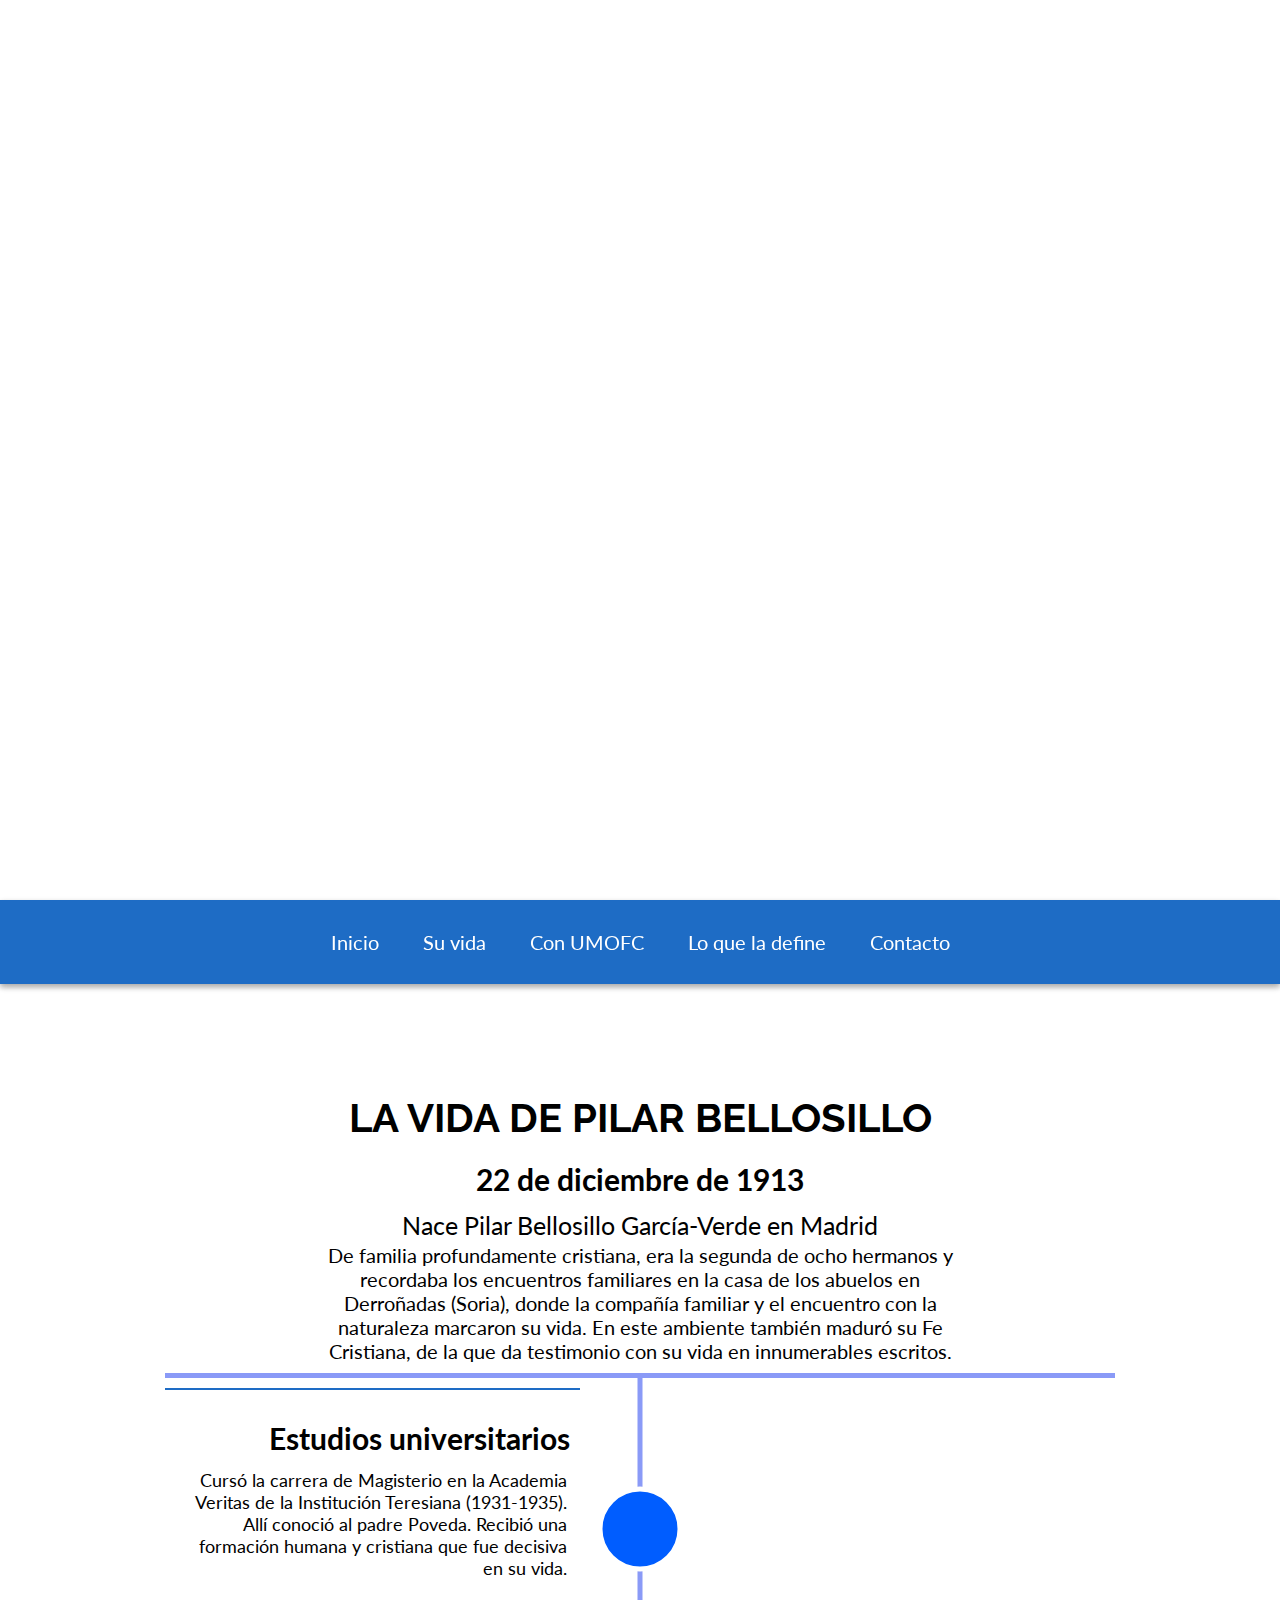
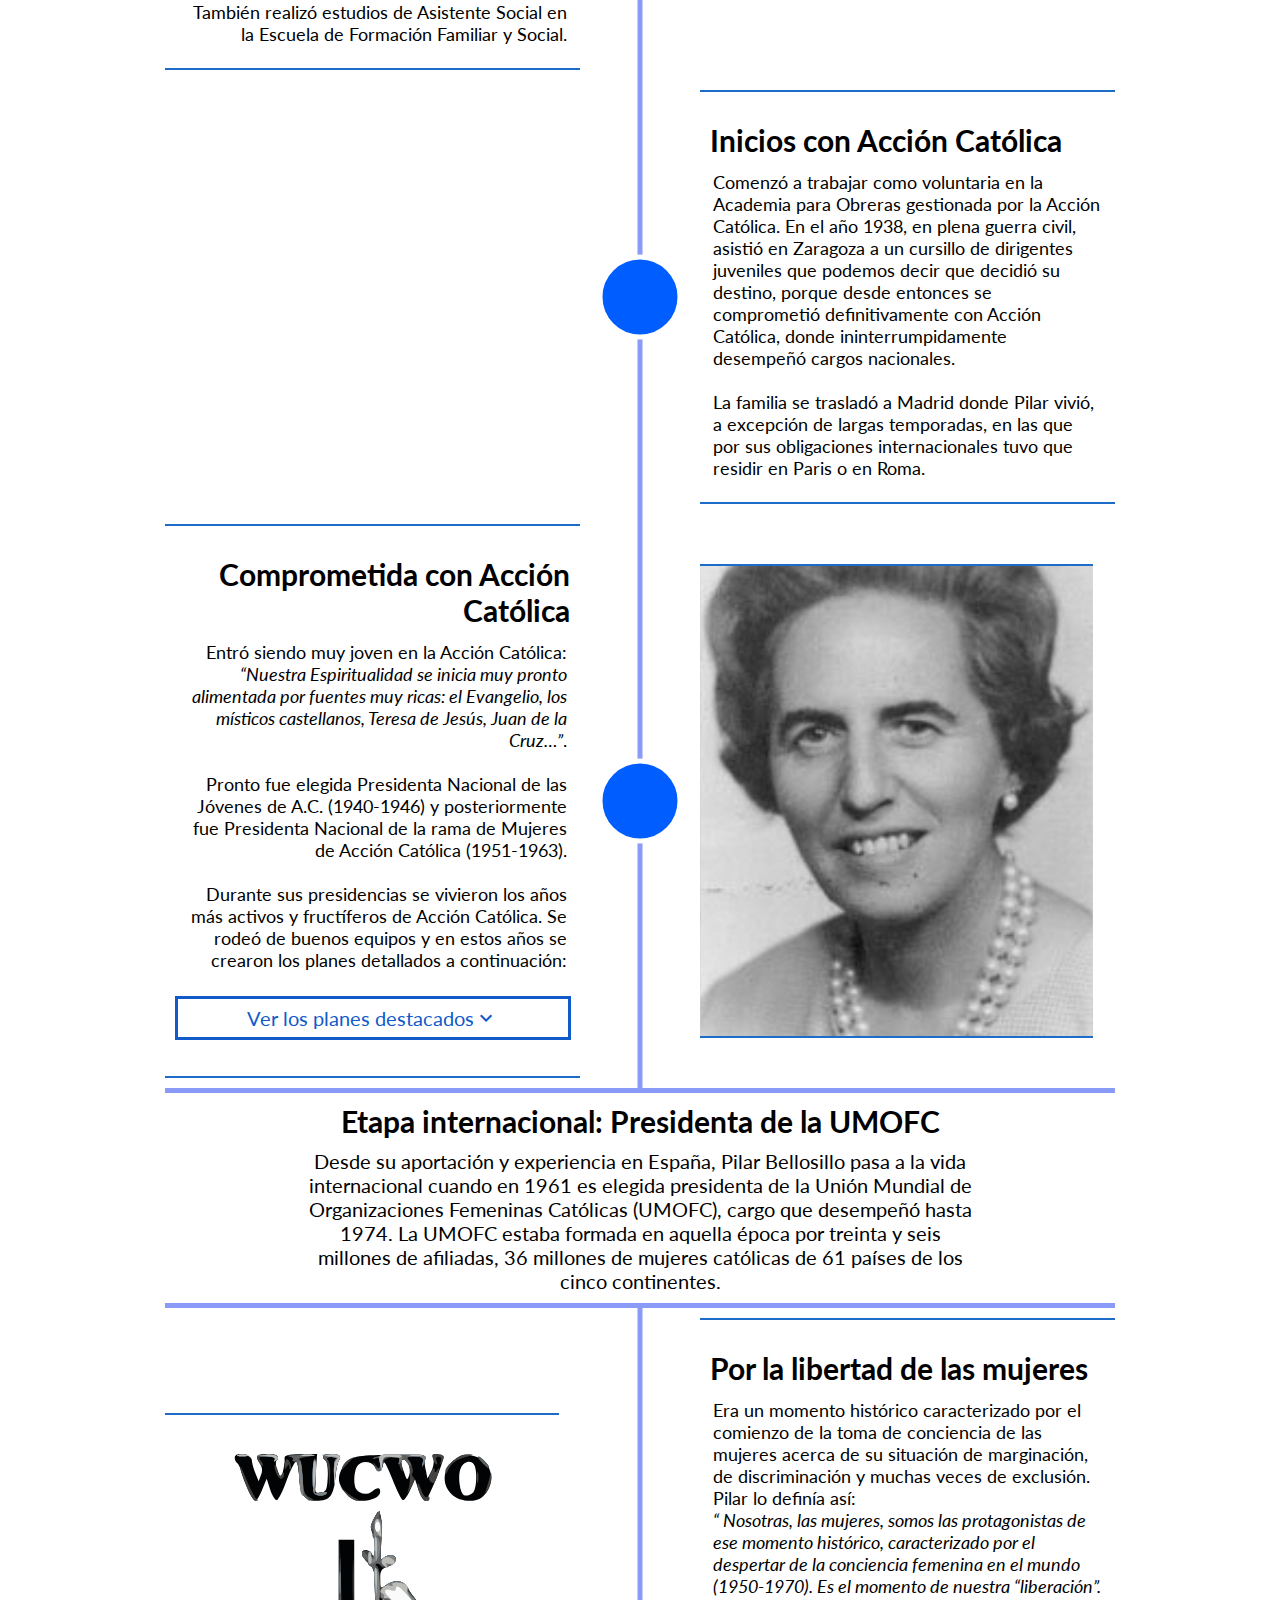
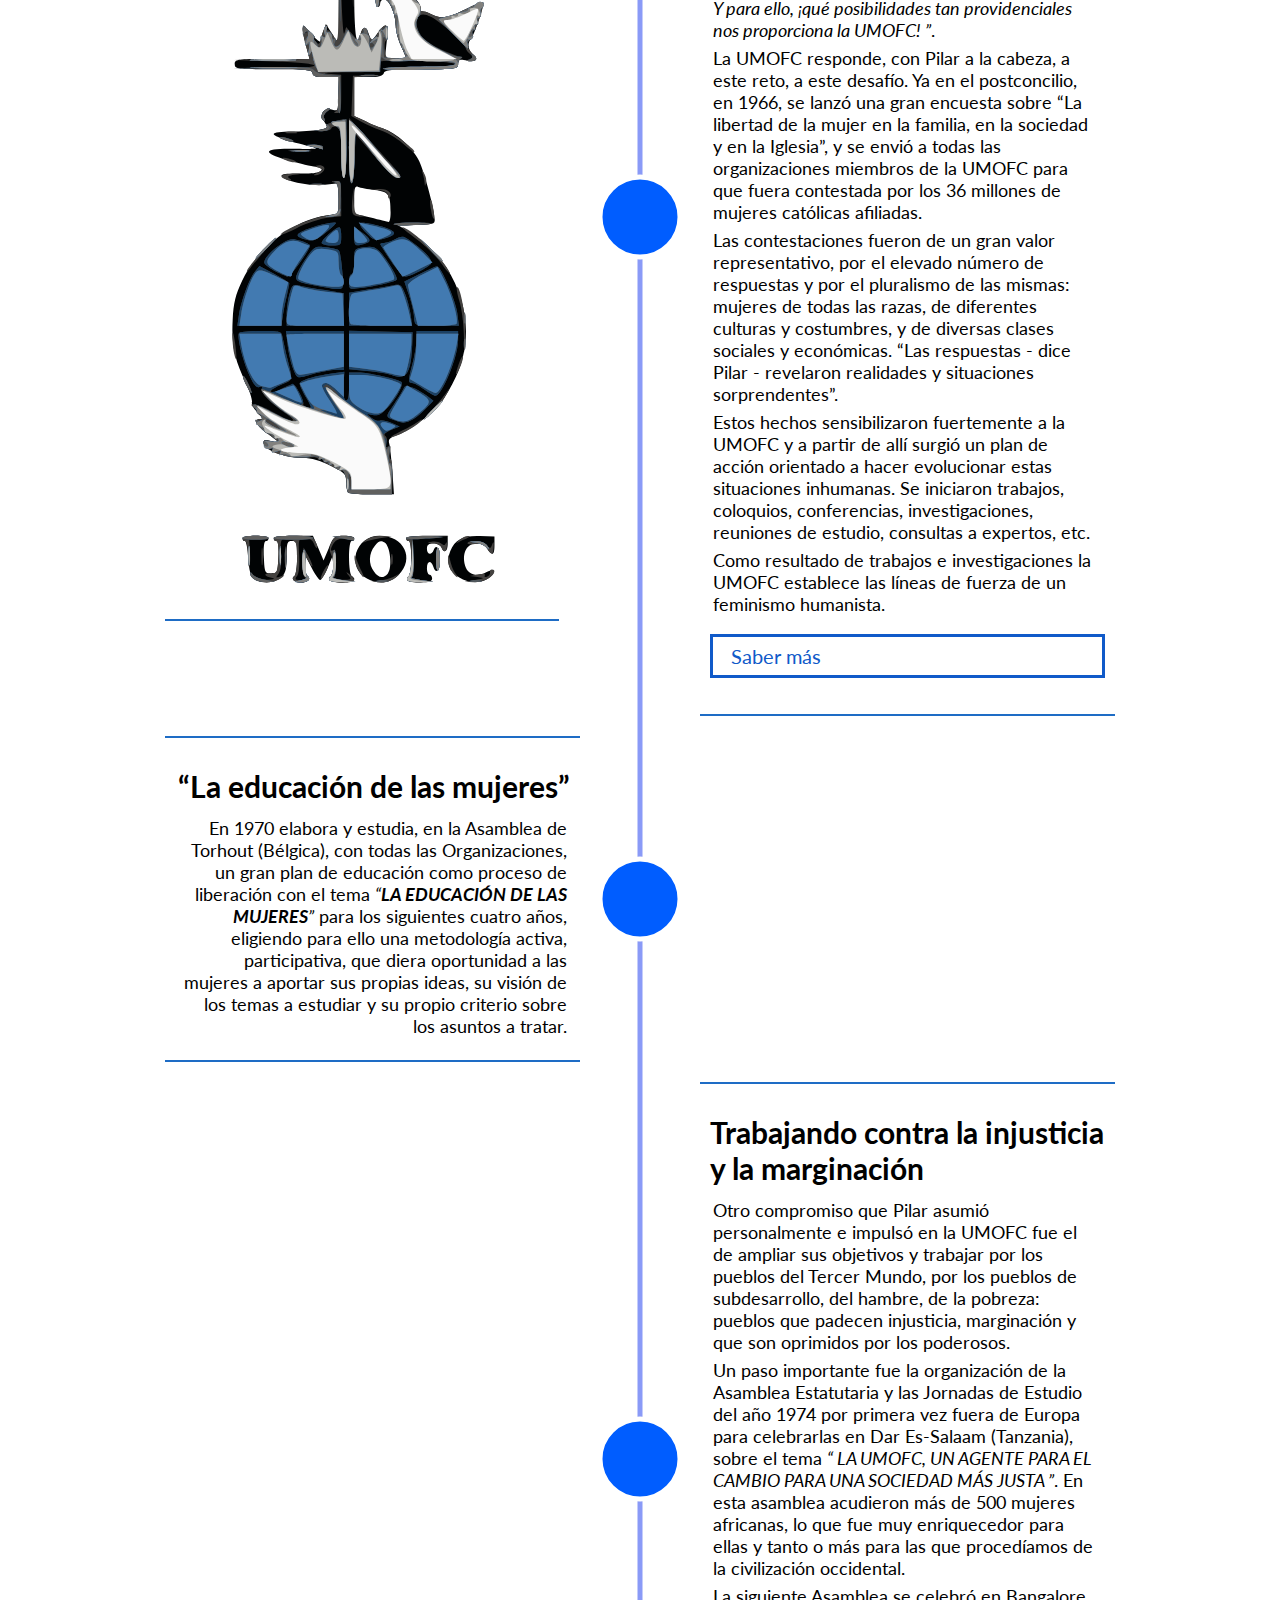
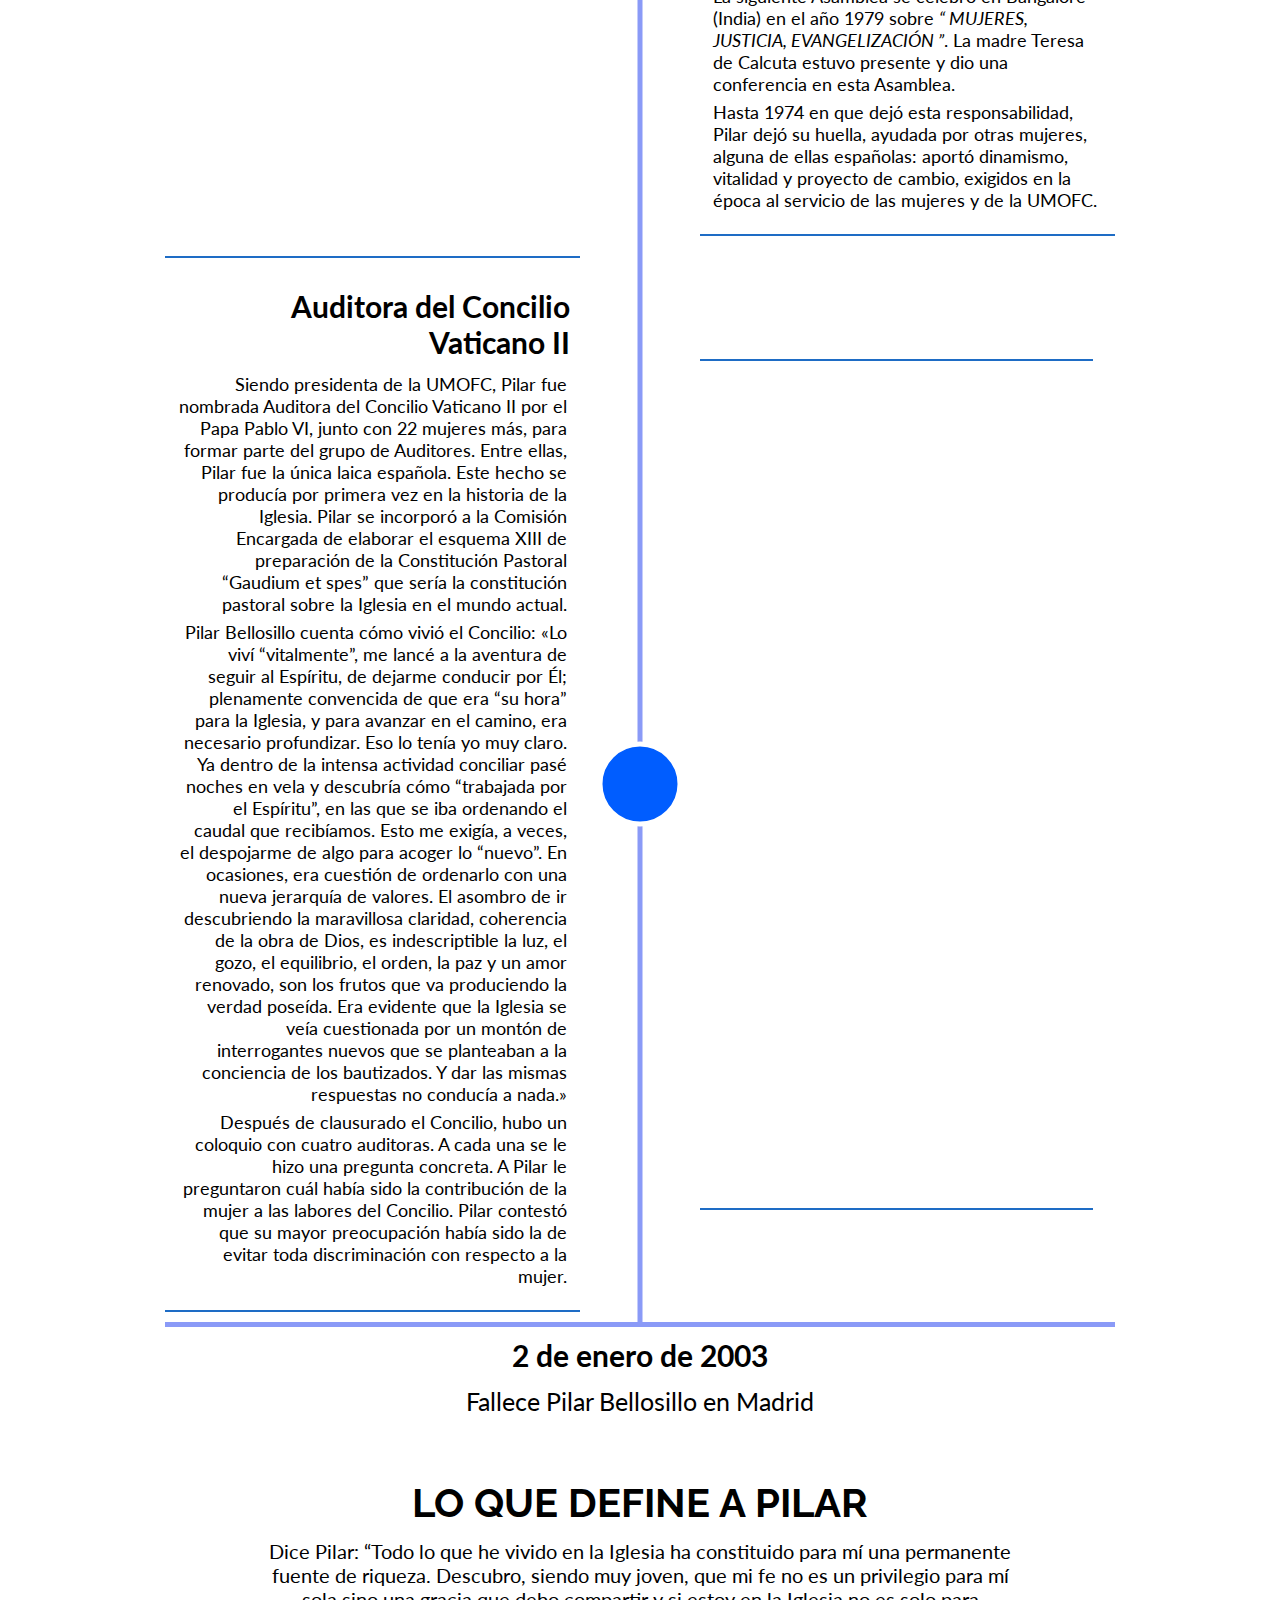
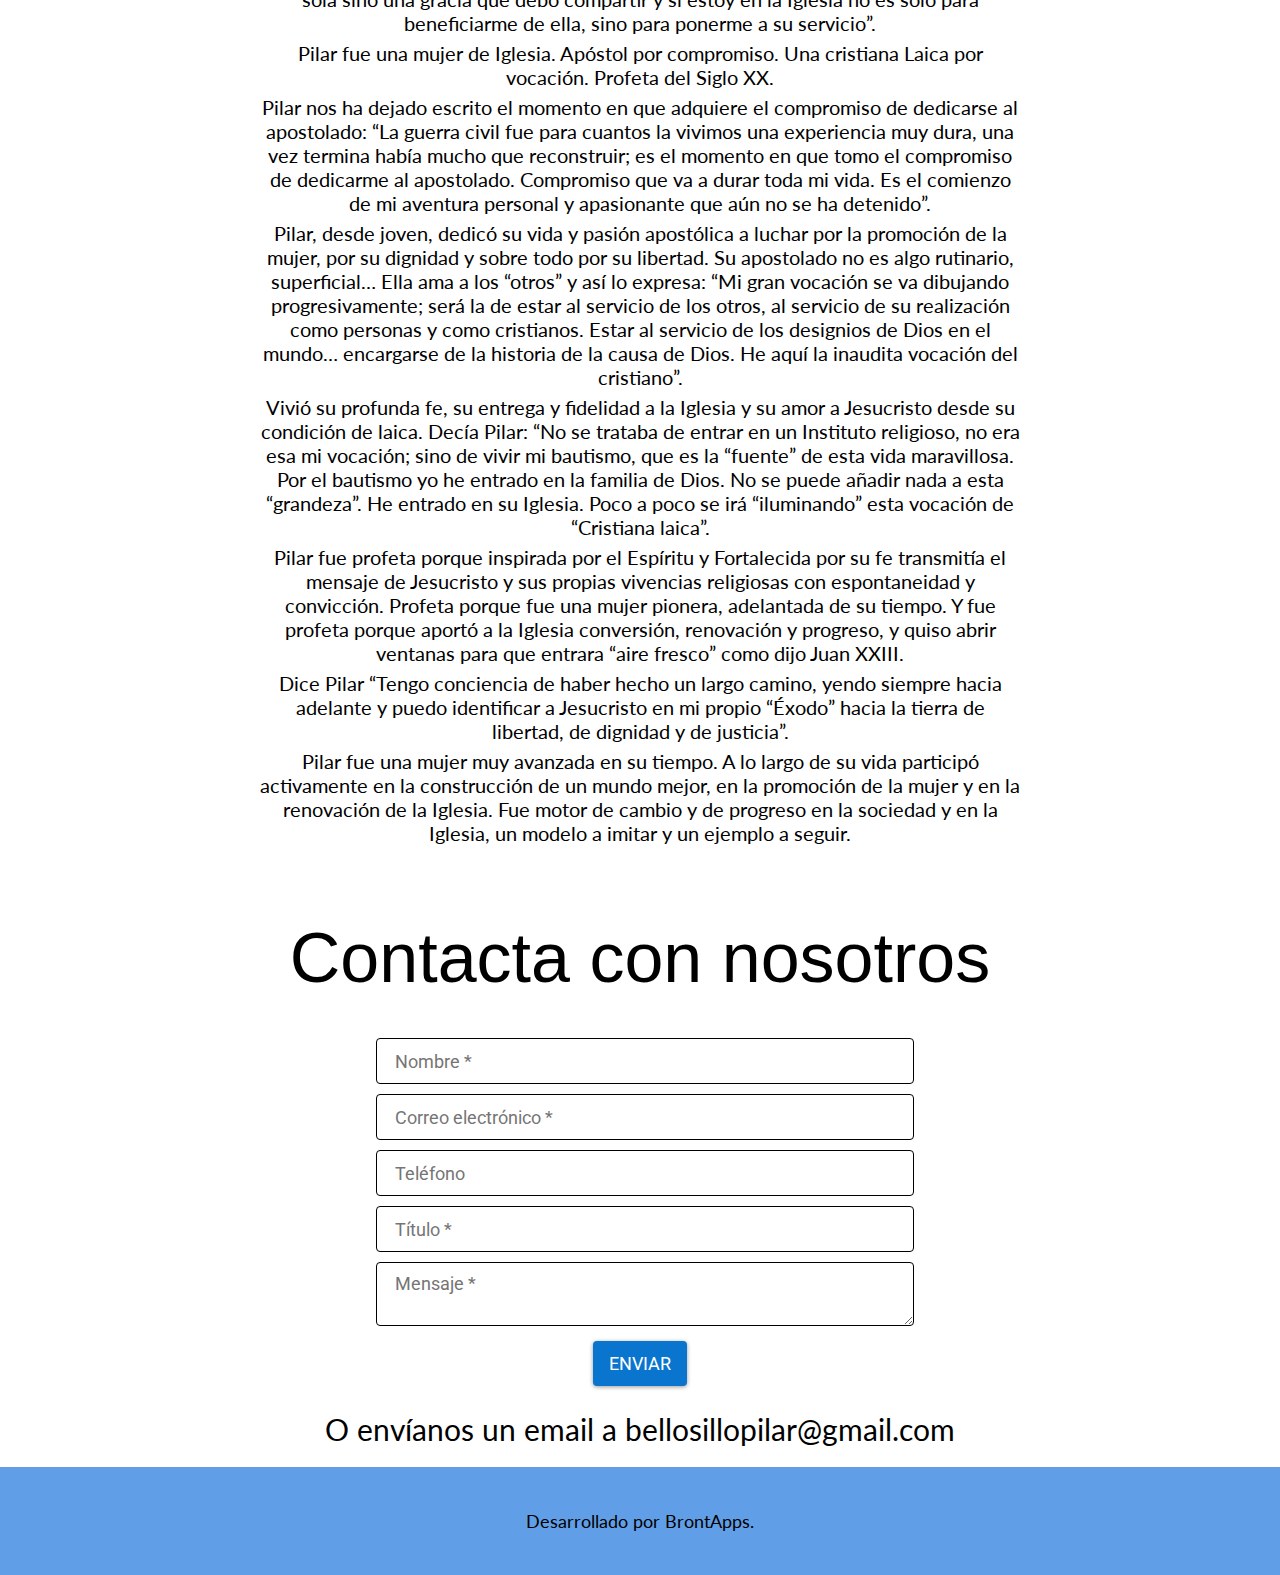
==== commit 37e40201: "Cambios" ====
--- a/pilarbellosillo/public/index.html
+++ b/pilarbellosillo/public/index.html
@@ -20,19 +20,19 @@
     <div id="navbar">
         <a id="n_top" href="#top">Inicio</a>
         <a id="n_info" href="#vidaPre">Su vida</a>
-        <a id="n_pt2" href="#vida2">Punto 2</a>
-        <a id="n_pt3" href="#vida3">Punto 3</a>
+        <a id="n_pt2" href="#etapaInter">Con UMOFC</a>
+        <a id="n_pt2" href="#ladefine">Lo que la define</a>
         <a id="n_cont" href="#contacto">Contacto</a>
     </div>
     <div class="main">
         <div id="vidaPre" style="height: 100px;"></div>
         <div id="vida">
-            <h4 style="font-size: 40px">INFORMACIÓN DE PILAR BELLOSILLO GARCIA-VERDE</h4>
+            <h4 style="font-size: 40px">LA VIDA DE PILAR BELLOSILLO</h4>
             <div class="crono" >
-                <div class="cronoT" id="comienzosAC" style="grid-row: 1">
+                <div class="cronoT up" id="comienzosAC" style="grid-row: 1">
                     <h3>22 de diciembre de 1913</h3>
-                    <p style="font-size: 25px">Nace Pilar Bellosillo en Madrid</p>
-                    <p style="font-size: 20px; padding: 0 15% 10px">
+                    <p style="font-size: 25px">Nace Pilar Bellosillo García-Verde en Madrid</p>
+                    <p class="texto">
                         De familia profundamente cristiana, era la segunda de ocho hermanos y recordaba los encuentros familiares en la casa de los abuelos en Derroñadas (Soria), 
                         donde la compañía familiar y el encuentro con la naturaleza marcaron su vida. En este ambiente también maduró su Fe Cristiana, de la que da testimonio con 
                         su vida en innumerables escritos.
@@ -59,8 +59,8 @@
                 </div>
                 <div class="cronoL" style="grid-row: 4">
                     <h3>Comprometida con Acción Católica</h3>
-                    <p>Entró siendo muy joven en la Acción Católica: <i>“Nuestra Espiritualidad se inicia muy pronto alimentada 
-                        por fuentes muy ricas: el Evangelio, los místicos castellanos, Teresa de Jesús, Juan de la Cruz…”</i>.
+                    <p>Entró siendo muy joven en la Acción Católica: <q>Nuestra Espiritualidad se inicia muy pronto alimentada 
+                        por fuentes muy ricas: el Evangelio, los místicos castellanos, Teresa de Jesús, Juan de la Cruz…</q>.
 						<br><br>
                         Pronto fue elegida Presidenta Nacional de las Jóvenes de A.C. (1940-1946) y posteriormente fue Presidenta 
                         Nacional de la rama de Mujeres de Acción Católica (1951-1963).
@@ -86,34 +86,39 @@
                         </ul>
                         <p>Estas tres acciones tuvieron repercusión en toda España.
                         </p>
+                        <a id="btMasCompAC" class="opuesto centro masinfo">
+                            Saber más
+                            <i class="material-icons">arrow_right</i>
+                        </a>
                     </div>
                     <a id="btInfoPlanesAC" class="opuesto centro masinfo">
-                            Ver los planes destacados
-                            <i class="material-icons">expand_more</i>
-                        </a>
+                        Ver los planes destacados
+                        <i class="material-icons">expand_more</i>
+                    </a>
                 </div>
                 <div class="cronoC circulo100"  style="grid-row: 4"></div>
-			
+                <div class="cronoR im"  style="grid-row: 4; background-image: url(img/pb_web.jpg)"></div>
+
                 <div class="cronoT" id="etapaInter" style="grid-row: 5">
                     <h3>Etapa internacional: Presidenta de la UMOFC</h3>
-                    <p>
+                    <p class="texto">
                         Desde su aportación y experiencia en España, Pilar Bellosillo pasa a la vida internacional cuando en 1961 es elegida
 						presidenta de la Unión Mundial de Organizaciones Femeninas Católicas (UMOFC), cargo que desempeñó hasta 1974. 
 						La UMOFC estaba formada en aquella época por treinta y seis millones de afiliadas, 36 millones de mujeres católicas
                         de 61 países de los cinco continentes.
                     </p>
                 </div>
-				
+                <div class="cronoL im"  style="grid-row: 6; background-image: url(img/UMOFC2.svg); background-size: contain; background-repeat: no-repeat;"></div>	
                 <div class="cronoC circulo100"  style="grid-row: 6"></div>
 				<div class="cronoR" style="grid-row: 6">
                     <h3>Por la libertad de las mujeres</h3>
                     <p>Era un momento histórico caracterizado por el comienzo de la toma de conciencia de las mujeres acerca de 
-						su situación de marginación, de discriminación y muchas veces de exclusión. Pilar lo definía así: 
-						<i>
-							“Nosotras, las mujeres, somos las protagonistas de ese momento histórico, caracterizado por el despertar 
+						su situación de marginación, de discriminación y muchas veces de exclusión. Pilar lo definía así: <br>
+						<q>
+							Nosotras, las mujeres, somos las protagonistas de ese momento histórico, caracterizado por el despertar 
 							de la conciencia femenina en el mundo (1950-1970). Es el momento de nuestra “liberación”. Y para ello, 
-							¡qué posibilidades tan providenciales nos proporciona la UMOFC!”
-						</i>.
+							¡qué posibilidades tan providenciales nos proporciona la UMOFC!
+                        </q>.
 					</p>
 					<p>
 						La UMOFC responde, con Pilar a la cabeza, a este reto, a este desafío. Ya en el postconcilio, en 1966, 
@@ -133,14 +138,18 @@
 					</p>
 					<p>
 						Como resultado de trabajos e investigaciones la UMOFC establece las líneas de fuerza de un feminismo humanista.
-					</p>
+                    </p>
+                    <a id="btMasLibMuj" class="opuesto centro masinfo">
+                        Saber más
+                        <i class="material-icons">arrow_right</i>
+                    </a>
                 </div>
                 <div class="cronoL" style="grid-row: 7">
                     <h3>“La educación de las mujeres”</h3>
                     <p>
 						En 1970 elabora y estudia, en la Asamblea de Torhout (Bélgica), con todas las Organizaciones, un gran plan de 
 						educación como proceso de liberación con el tema 
-						<i><b>“LA EDUCACIÓN DE LAS MUJERES”</b></i>
+						<q><b>LA EDUCACIÓN DE LAS MUJERES</b></q>
 						para los siguientes cuatro años, eligiendo para ello una metodología activa, participativa, que diera 
 						oportunidad a las mujeres a aportar sus propias ideas, su visión de los temas a estudiar y su propio 
 						criterio sobre los asuntos a tratar.
@@ -157,17 +166,17 @@
 					<p>
 						Un paso importante fue la organización de la Asamblea Estatutaria y las Jornadas de Estudio del año 1974 por 
 						primera vez fuera de Europa para celebrarlas en Dar Es-Salaam (Tanzania), sobre el tema 
-						<i>
-							“LA UMOFC, UN AGENTE PARA EL CAMBIO PARA UNA SOCIEDAD MÁS JUSTA”
-						</i>. 
+						<q>
+							LA UMOFC, UN AGENTE PARA EL CAMBIO PARA UNA SOCIEDAD MÁS JUSTA
+                        </q>. 
 						En esta asamblea acudieron más de 500 mujeres africanas, lo que fue muy enriquecedor para ellas y tanto o 
 						más para las que procedíamos de la civilización occidental.
 					</p>
 					<p>
 						La siguiente Asamblea se celebró en Bangalore (India) en el año 1979 sobre 
-						<i>
-							“MUJERES, JUSTICIA, EVANGELIZACIÓN”
-						</i>. 
+						<q>
+							MUJERES, JUSTICIA, EVANGELIZACIÓN
+                        </q>. 
 						La madre Teresa de Calcuta estuvo presente y dio una conferencia en esta Asamblea.
 					</p>
 					<p>
@@ -202,20 +211,43 @@
 					</p>
                 </div>
                 <div class="cronoC circulo100"  style="grid-row: 9"></div>
-                <div class="cronoT" style="grid-row: 10">
+                <div class="cronoR im"  style="grid-row: 9; background-image: url(img/pilar_bellosillo.jpg)"></div>
+                <div class="cronoT down" style="grid-row: 10">
                     <h3>2 de enero de 2003</h3>
-                    <p style="font-size: 20px">Fallece Pilar Bellosillo en Madrid</p>
+                    <p style="font-size: 25px">Fallece Pilar Bellosillo en Madrid</p>
                 </div>
             </div>
         </div>
-        <div id="vida2">
-            <h4 style="font-size: 50px">apdo 2</h4>
-        </div>
-        <div id="vida3">
-            <h4 style="font-size: 50px">vida3</h4>
-        </div>
-        <div id="vida4">
-            <h4 style="font-size: 50px">vida4</h4>
+        <div id="ladefine">
+            <h4 style="font-size: 40px">LO QUE DEFINE A PILAR</h4> 
+            <p>Dice Pilar: “Todo lo que he vivido en la Iglesia ha constituido para mí una permanente fuente de riqueza. Descubro, siendo muy joven, que mi fe no es un 
+                privilegio para mí sola sino una gracia que debo compartir y si estoy en la Iglesia no es solo para beneficiarme de ella, sino para ponerme a su servicio”.
+            </p><p>
+                Pilar fue una mujer de Iglesia. Apóstol por compromiso. Una cristiana Laica por vocación.  Profeta del Siglo XX. 
+            </p><p>
+                Pilar nos ha dejado escrito el momento en que adquiere el compromiso de dedicarse al apostolado: “La guerra civil fue para cuantos la vivimos una 
+                experiencia muy dura, una vez termina había mucho que reconstruir; es el momento en que tomo el compromiso de dedicarme al apostolado. Compromiso 
+                que va a durar toda mi vida. Es el comienzo de mi aventura personal y apasionante que aún no se ha detenido”.
+            </p><p>
+                Pilar, desde joven, dedicó su vida y pasión apostólica a luchar por la promoción de la mujer, por su dignidad y sobre todo por su libertad. Su apostolado
+                no es algo rutinario, superficial… Ella ama a los “otros” y así lo expresa: “Mi gran vocación se va dibujando progresivamente; será la de estar al servicio
+                de los otros, al servicio de su realización como personas y como cristianos. Estar al servicio de los designios de Dios en el mundo… encargarse de la 
+                historia de la causa de Dios. He aquí la inaudita vocación del cristiano”.
+            </p><p>
+                Vivió su profunda fe, su entrega y fidelidad a la Iglesia y su amor a Jesucristo desde su condición de laica. Decía Pilar: “No se trataba de entrar en un 
+                Instituto religioso, no era esa mi vocación; sino de vivir mi bautismo, que es la “fuente” de esta vida maravillosa. Por el bautismo yo he entrado en la 
+                familia de Dios. No se puede añadir nada a esta “grandeza”. He entrado en su Iglesia. Poco a poco se irá “iluminando” esta vocación de “Cristiana laica”. 
+            </p><p>
+                Pilar fue profeta porque inspirada por el Espíritu y Fortalecida por su fe transmitía el mensaje de Jesucristo y sus propias vivencias religiosas con 
+                espontaneidad y convicción. Profeta porque fue una mujer pionera, adelantada de su tiempo. Y fue profeta porque aportó a la Iglesia conversión, renovación 
+                y progreso, y quiso abrir ventanas para que entrara “aire fresco” como dijo Juan XXIII.
+            </p><p>
+                Dice Pilar “Tengo conciencia de haber hecho un largo camino, yendo siempre hacia adelante y puedo identificar a Jesucristo en mi propio “Éxodo” hacia 
+                la tierra de libertad, de dignidad y de justicia”.
+            </p><p>
+                Pilar fue una mujer muy avanzada en su tiempo. A lo largo de su vida participó activamente en la construcción de un mundo mejor, en la promoción de la 
+                mujer y en la renovación de la Iglesia. Fue motor de cambio y de progreso en la sociedad y en la Iglesia, un modelo a imitar y un ejemplo a seguir.
+            </p>
         </div>
         <div id="contacto">
             <h2 style="padding: 20px">Contacta con nosotros</h2>
@@ -230,6 +262,7 @@
                     <input type="submit" value="Enviar">
                 </form>
             </div>
+            <p style="font-size: 30px; padding: 20px 0">O envíanos un email a bellosillopilar@gmail.com</p>
         </div>
     </div>
     <footer>
--- a/pilarbellosillo/public/styles.css
+++ b/pilarbellosillo/public/styles.css
@@ -7,7 +7,7 @@
   align-items: center;
 }
 #portada{
-  background-image: url(img/pilar_belosillo.jpg);
+  background-image: url(img/pilar_bellosillo.jpg);
   background-size: cover;
   background-position-y: top;
   background-attachment: fixed;
@@ -123,6 +123,9 @@
 	-webkit-user-select: none;
   user-select: none;
 }
+q {
+  font-style: italic;
+}
 .centro > i {
   padding-left: 10px;
 }
@@ -164,20 +167,42 @@
 
 .cronoT {
   grid-column-start: 1;
-  grid-column-end: 4
+  grid-column-end: 4;
+  border-top: 5px solid #8a9af7;
+  border-bottom: 5px solid #8a9af7;
+}
+.cronoT.up {
+  border-top: none
+}
+.cronoT.down {
+  border-bottom: none
+}
+.cronoT .texto {
+  font-size: 20px; 
+  padding: 0 15% 10px;
 }
 .cronoL {
   grid-column: 1;
-  border-top: 1px solid #1e6cc5;
-  border-bottom: 1px solid #1e6cc5;
+  padding: 20px 10px;
+  margin: 10px 0;
+  border-top: 2px solid #1e6cc5;
+  border-bottom: 2px solid #1e6cc5;
 }
 .cronoC {
   grid-column: 2
 }
 .cronoR {
   grid-column: 3;
-  border-top: 1px solid #1e6cc5;
-  border-bottom: 1px solid #1e6cc5;
+  padding: 20px 10px;
+  margin: 10px 0;
+  border-top: 2px solid #1e6cc5;
+  border-bottom: 2px solid #1e6cc5;
+}
+.cronoR.im, .cronoL.im {
+  height: 75%;
+  width: 90%;
+  background-size: cover;
+  background-position: center;
 }
 
 .cronoL * {
@@ -190,11 +215,10 @@
 }
 
 .circulo100 {
-  margin: 20px;
-  height: 80px;
-  width: 80px;
-  border-radius: 40px;
-  background-color: #1e6cc5
+  height: 100%;
+  width: 100%;
+  background-image: url(img/puntos-historia.svg);
+  background-position: center;
 }
 
 .showhide {
@@ -205,6 +229,13 @@
   overflow: hidden;
 }
 
+#ladefine {
+  padding: 50px 20%
+}
+#ladefine p {
+  font-size: 20px
+}
+
 .unselectable{
     -webkit-touch-callout: none;
     -webkit-user-select: none;
@@ -244,6 +275,7 @@
 p{
   font-family: Lato, Arial, Helvetica, sans-serif;
   font-size: 18px;
+  padding: 3px
 }
 .btnplano{
   color:#fff;
@@ -398,6 +430,9 @@
   .cronoR {
     grid-column: 2
   }
+  .cronoR.im, .cronoL.im {
+    display: none
+  }
   
   .cronoL * {
     justify-content: start;
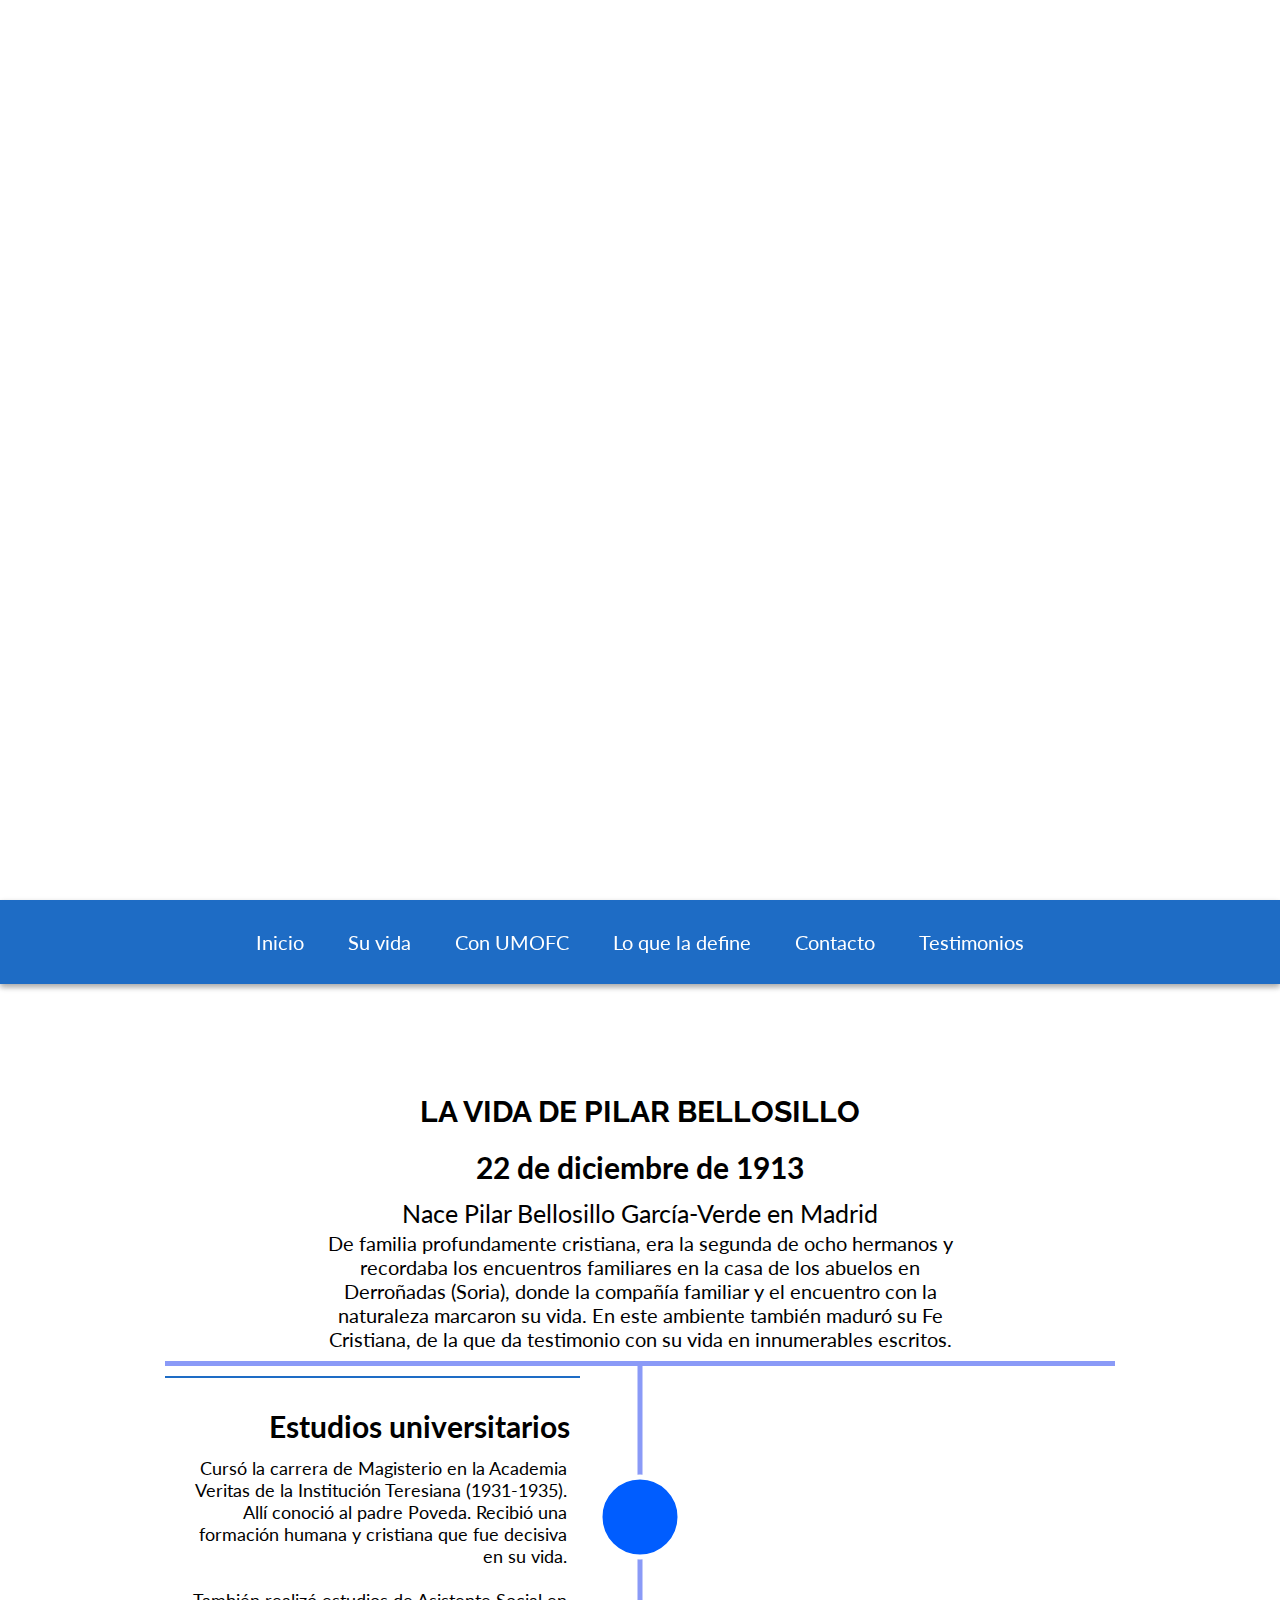
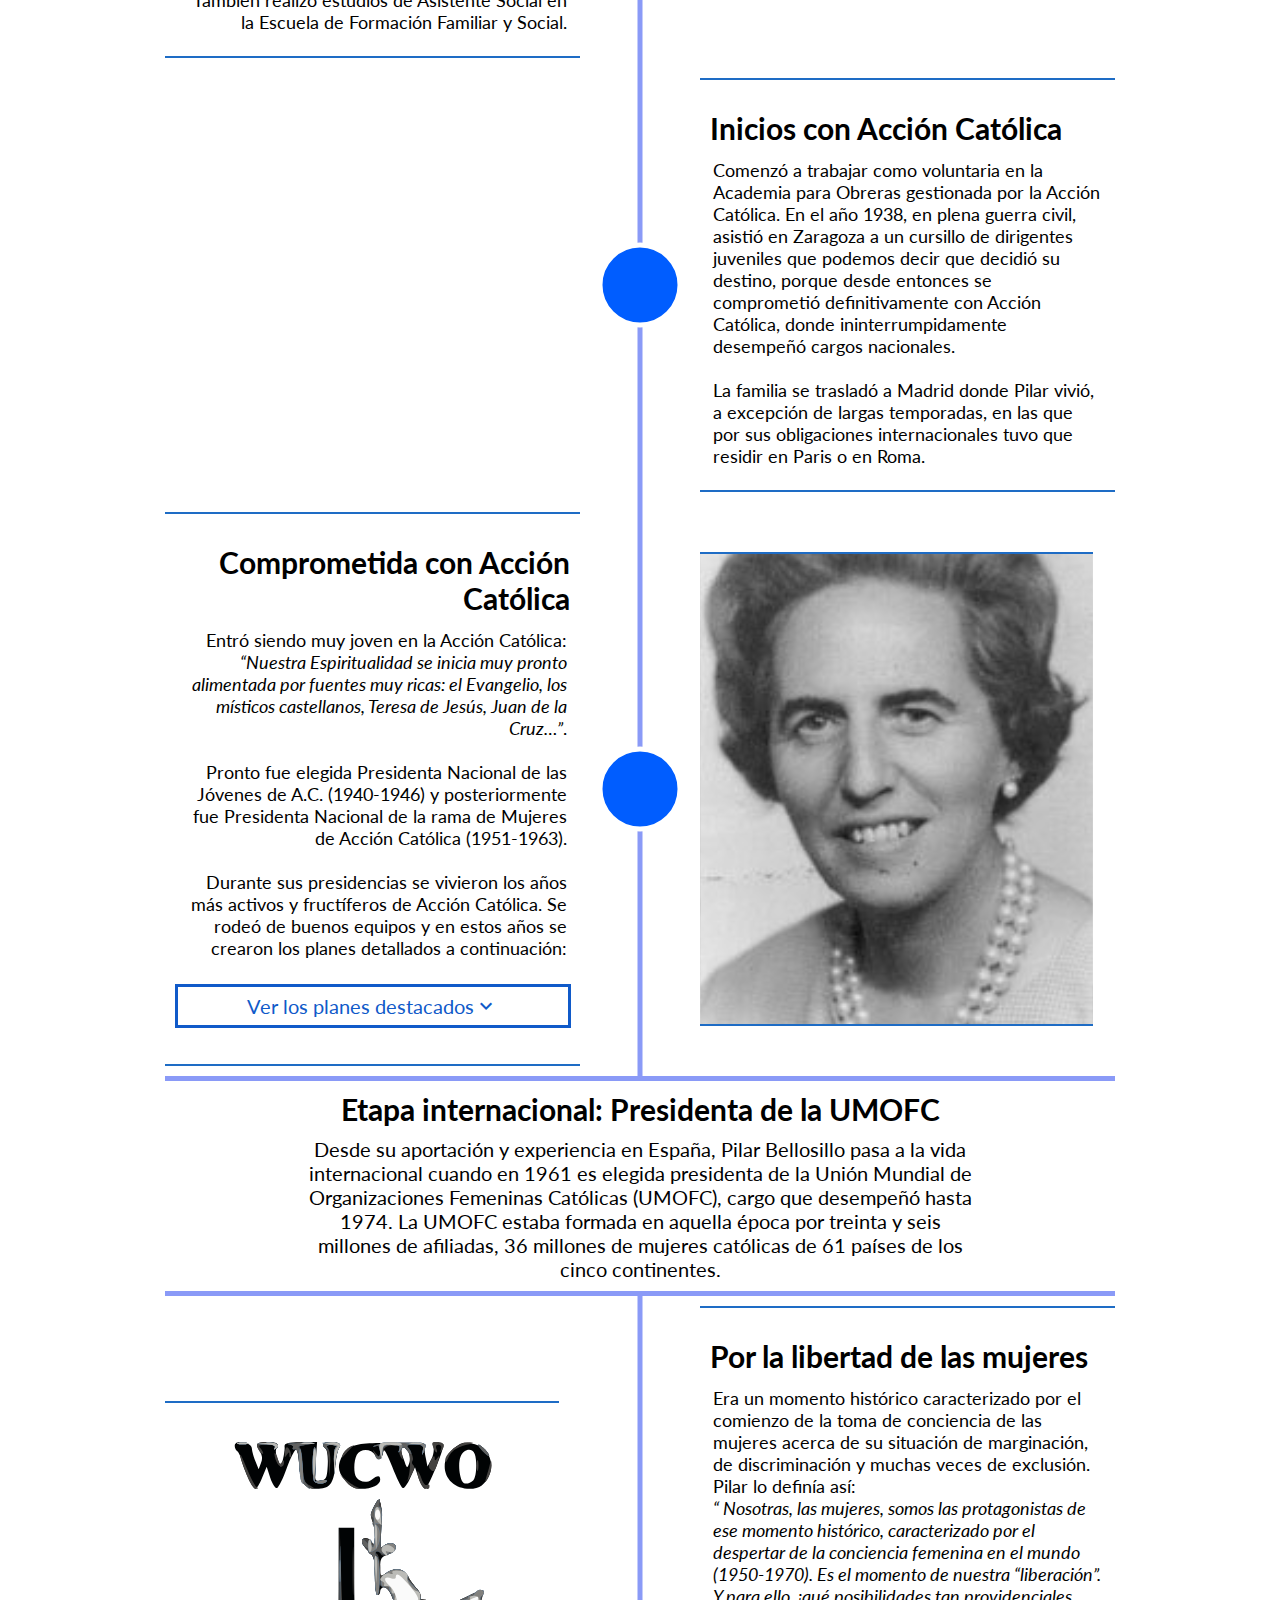
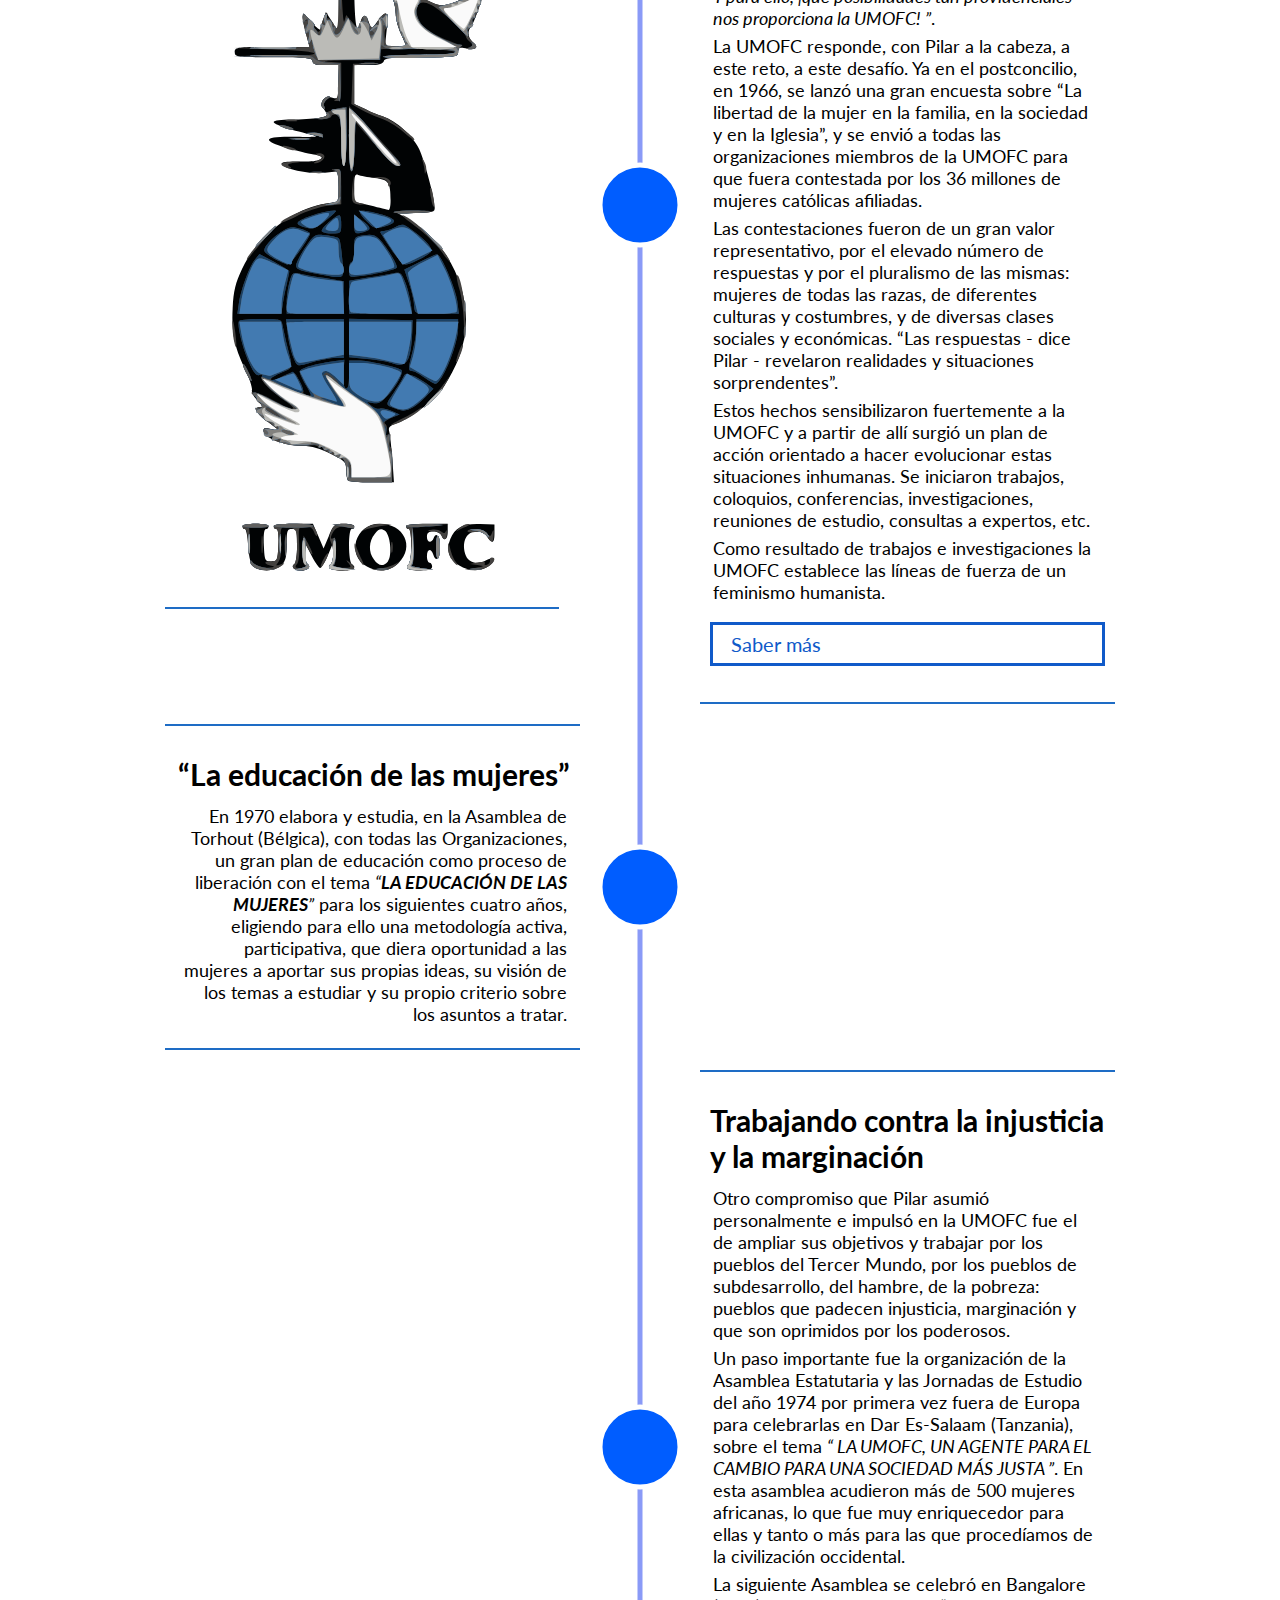
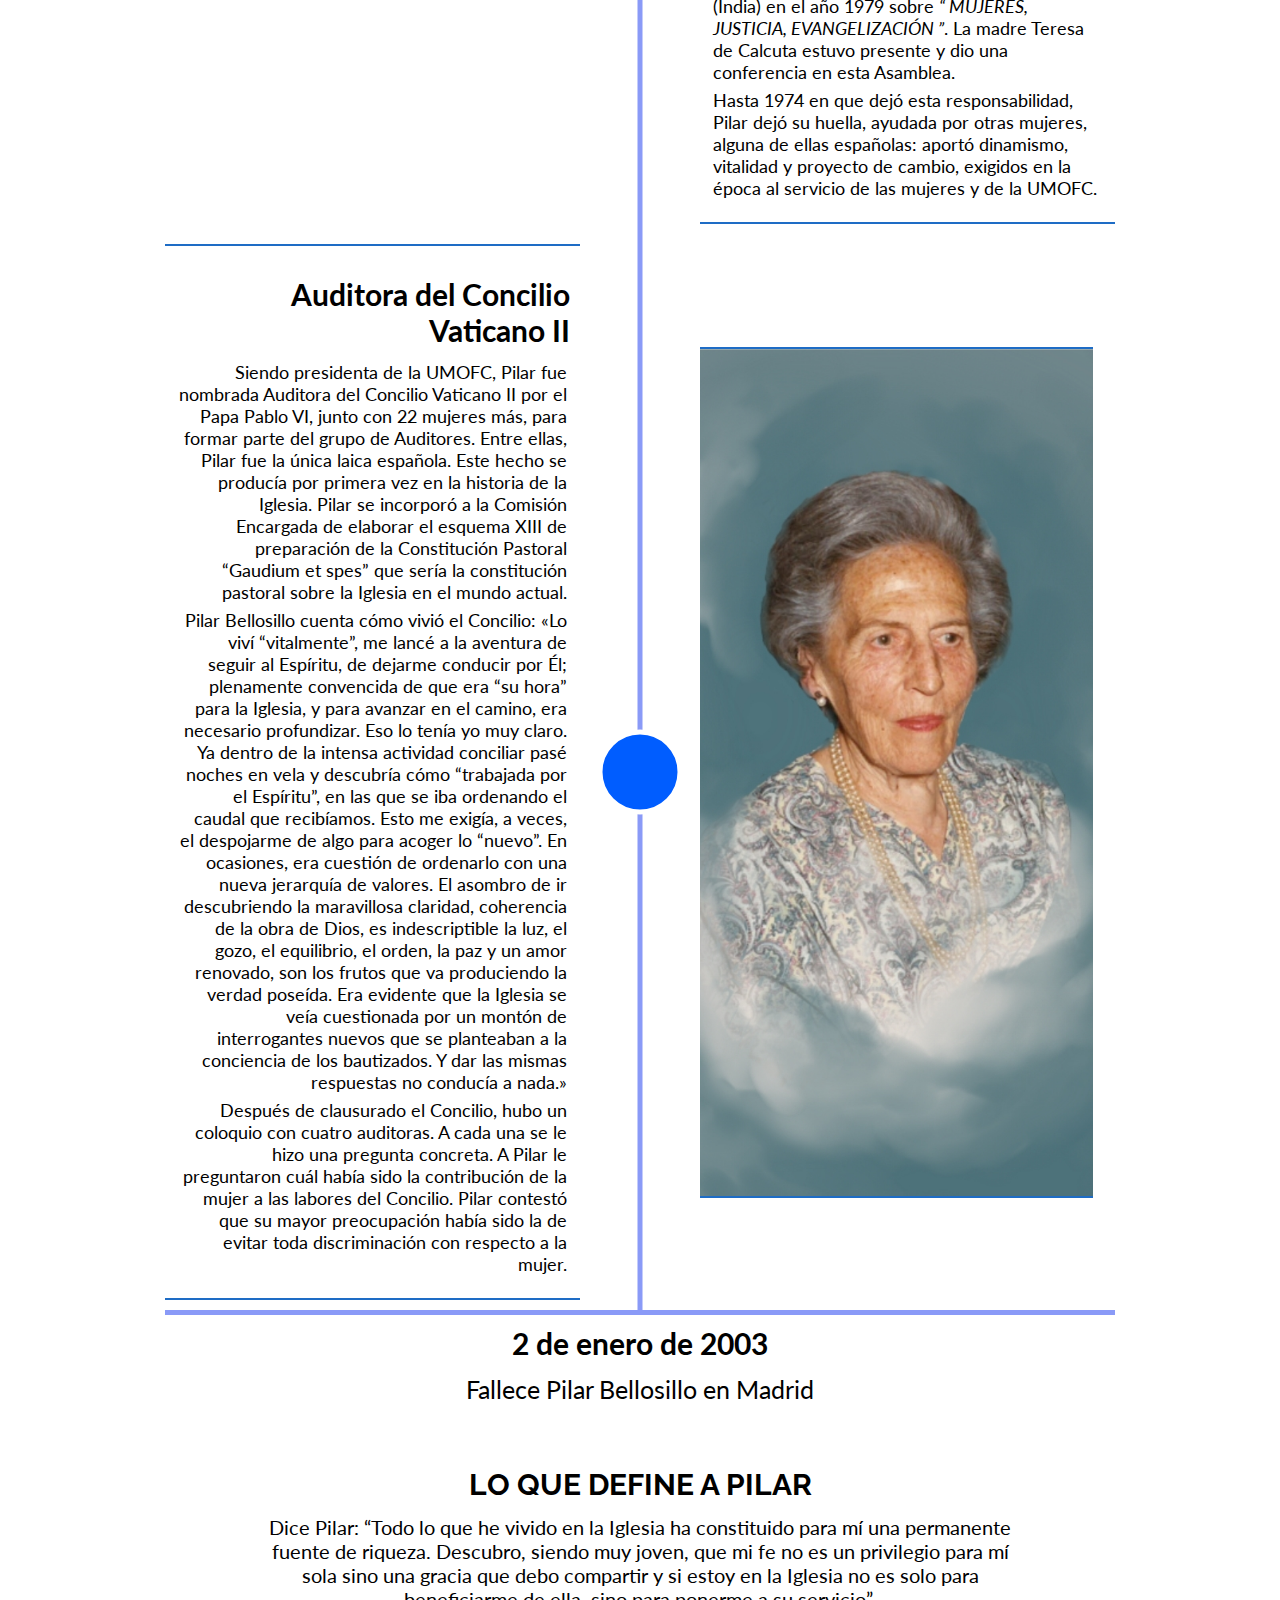
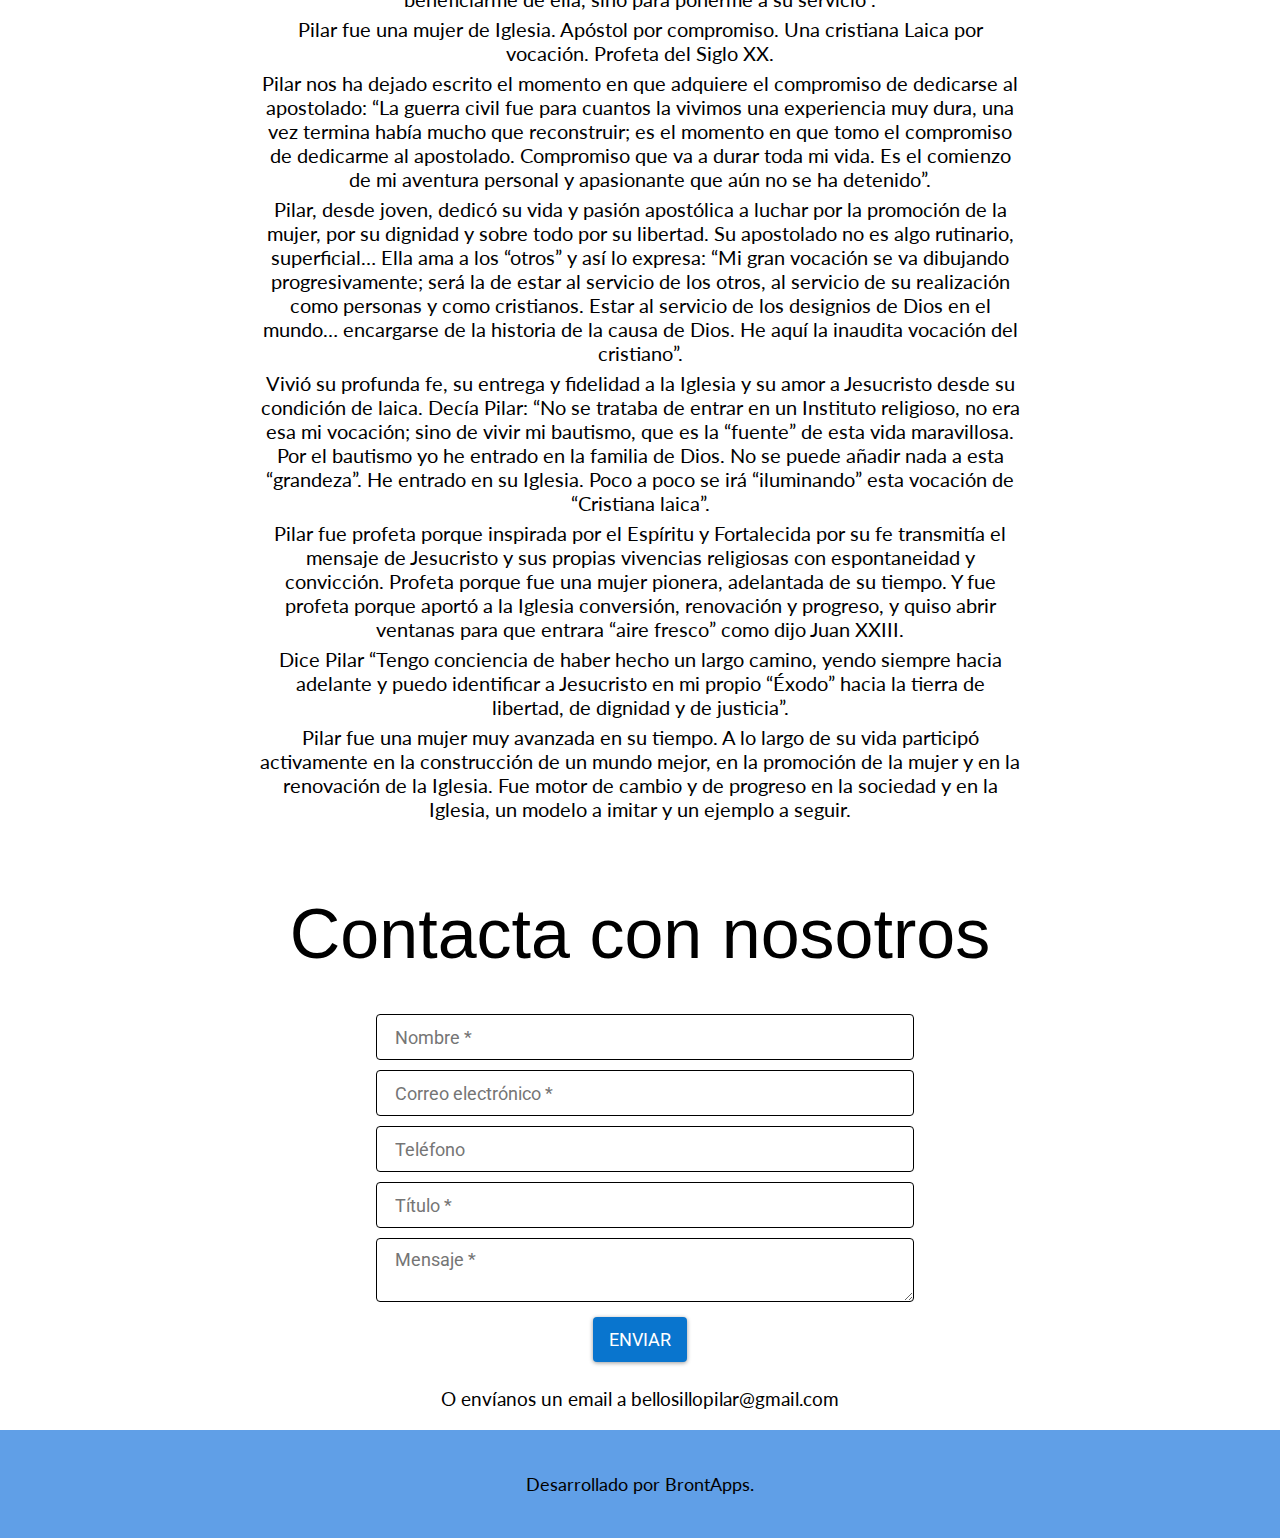
==== commit 695357b7: "Cambios en testimonio" ====
--- a/pilarbellosillo/public/index.html
+++ b/pilarbellosillo/public/index.html
@@ -5,6 +5,40 @@
     <meta charset="utf-8">
     <meta name="viewport" content="width=device-width, initial-scale=1">
     <link rel="stylesheet" href="styles.css">
+    <script>
+            var nav_top, nav_info, nav_2, nav_3, nav_4;
+            document.addEventListener('DOMContentLoaded', function(){
+            nav_top = document.getElementById("n_top")
+            nav_info = document.getElementById("n_info")
+            nav_2 = document.getElementById("n_umofc")
+            nav_3 = document.getElementById("n_define")
+            nav_4 = document.getElementById("n_cont")
+            nav_items = [nav_top, nav_info, nav_2, nav_3, nav_4]
+            part_items = [document.getElementById("top"),document.getElementById("vida"),document.getElementById("etapaInter"),document.getElementById("ladefine"),document.getElementById("contacto")]
+        
+        
+            var btn = document.getElementById("btInfoPlanesAC")
+            var sh = document.getElementById("sh")
+            var flechaaarriba = document.createElement("i")
+            flechaaarriba.className = "material-icons"
+            flechaaarriba.innerText = "expand_less"
+            var flechaaabajo = document.createElement("i")
+            flechaaabajo.className = "material-icons"
+            flechaaabajo.innerText = "expand_more"
+            btn.onclick = function() {
+                if(sh.style.maxHeight == "0px"){
+                    sh.style.maxHeight = "800px";
+                    btn.text = "Menos información"
+                    btn.appendChild(flechaaarriba)
+                }else{
+                    sh.style.maxHeight = "0px";
+                    btn.text = "Ver los planes destacados"
+                    btn.appendChild(flechaaabajo)
+                } 
+            }
+            
+        })
+    </script>
     <script src="scripts.js"></script>
     <link href="https://fonts.googleapis.com/css?family=Lato|Oswald|Source+Sans+Pro|Open+Sans|Raleway|Roboto|Roboto+Mono|Roboto+Condensed|Roboto+Slab" rel="stylesheet">
     <link href="https://fonts.googleapis.com/icon?family=Material+Icons" rel="stylesheet">
@@ -18,16 +52,17 @@
         </svg>
     </div>
     <div id="navbar">
-        <a id="n_top" href="#top">Inicio</a>
+        <a id="n_top" href="#portada">Inicio</a>
         <a id="n_info" href="#vidaPre">Su vida</a>
-        <a id="n_pt2" href="#etapaInter">Con UMOFC</a>
-        <a id="n_pt2" href="#ladefine">Lo que la define</a>
+        <a id="n_umofc" href="#etapaInter">Con UMOFC</a>
+        <a id="n_define" href="#ladefine">Lo que la define</a>
         <a id="n_cont" href="#contacto">Contacto</a>
+        <a href="testimonios">Testimonios</a>
     </div>
     <div class="main">
         <div id="vidaPre" style="height: 100px;"></div>
         <div id="vida">
-            <h4 style="font-size: 40px">LA VIDA DE PILAR BELLOSILLO</h4>
+            <h4 class="titparte">LA VIDA DE PILAR BELLOSILLO</h4>
             <div class="crono" >
                 <div class="cronoT up" id="comienzosAC" style="grid-row: 1">
                     <h3>22 de diciembre de 1913</h3>
@@ -211,7 +246,7 @@
 					</p>
                 </div>
                 <div class="cronoC circulo100"  style="grid-row: 9"></div>
-                <div class="cronoR im"  style="grid-row: 9; background-image: url(img/pilar_bellosillo.jpg)"></div>
+                <div class="cronoR im"  style="grid-row: 9; background-image: url(img/pb_color.jpg)"></div>
                 <div class="cronoT down" style="grid-row: 10">
                     <h3>2 de enero de 2003</h3>
                     <p style="font-size: 25px">Fallece Pilar Bellosillo en Madrid</p>
@@ -219,7 +254,7 @@
             </div>
         </div>
         <div id="ladefine">
-            <h4 style="font-size: 40px">LO QUE DEFINE A PILAR</h4> 
+            <h4 class="titparte">LO QUE DEFINE A PILAR</h4> 
             <p>Dice Pilar: “Todo lo que he vivido en la Iglesia ha constituido para mí una permanente fuente de riqueza. Descubro, siendo muy joven, que mi fe no es un 
                 privilegio para mí sola sino una gracia que debo compartir y si estoy en la Iglesia no es solo para beneficiarme de ella, sino para ponerme a su servicio”.
             </p><p>
@@ -262,7 +297,7 @@
                     <input type="submit" value="Enviar">
                 </form>
             </div>
-            <p style="font-size: 30px; padding: 20px 0">O envíanos un email a bellosillopilar@gmail.com</p>
+            <p style="font-size: larger; padding: 20px 0">O envíanos un email a bellosillopilar@gmail.com</p>
         </div>
     </div>
     <footer>
